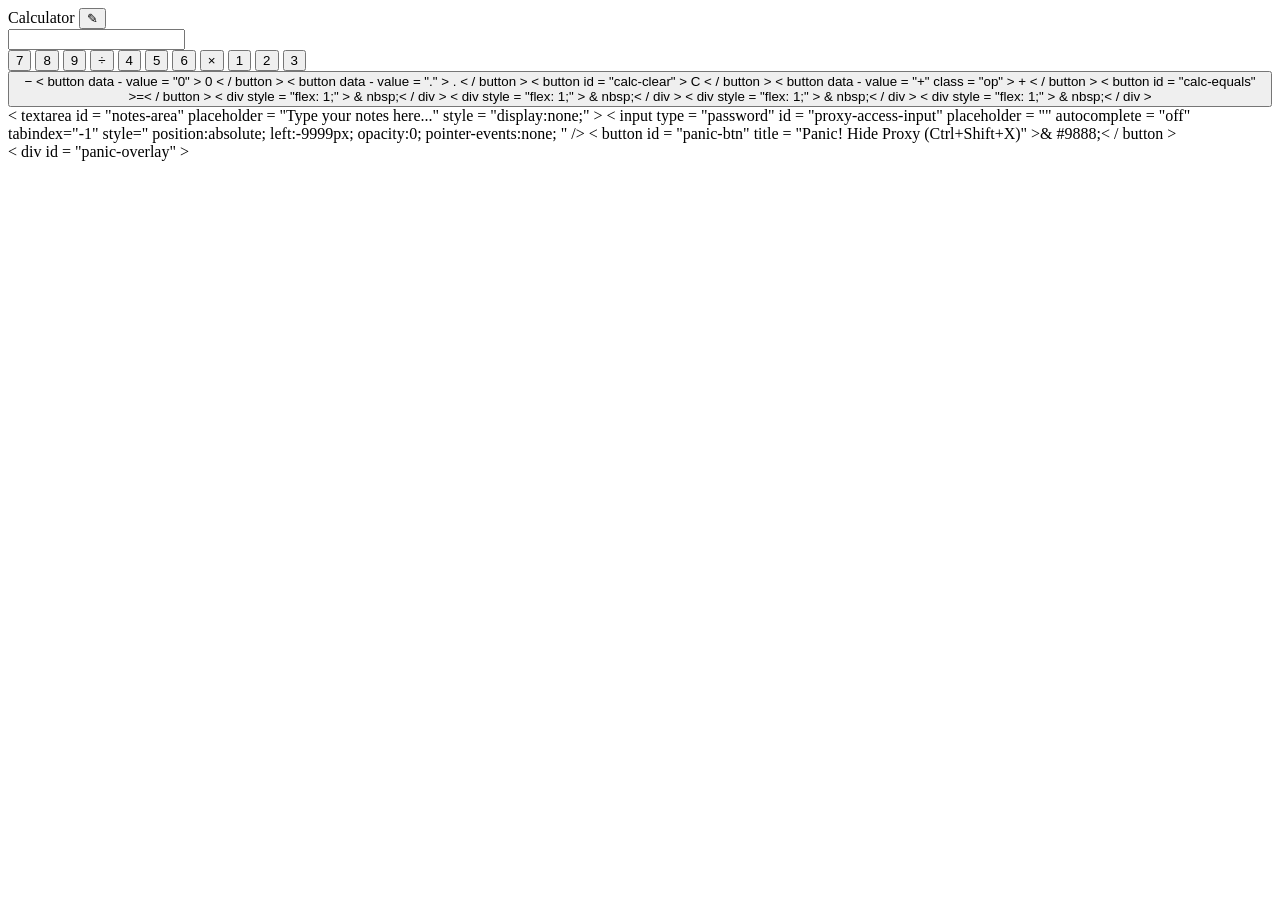
==== index.html @ 450230a1 "Add initial HTML structure for calculator app" ====
<!DOCTYPE html>
<html lang="en">
<head>
    <meta charset="UTF-8">
    <title>Calculator</title>
    <link rel="stylesheet" href="css/base.css">
    <link rel="stylesheet" href="css/layout.css">
    <link rel="stylesheet" href="css/disguise.css">
    <link rel="stylesheet" href="css/animations.css">
    <script src="js/main.js" defer></script>
</head>
<body class="disguise-mode">
    <div id="app-container" class="calculator-app">
        <!-- Calculator UI -->
        <div class="calc-header">
            <span class="calc-title">Calculator</span>
            <button id="toggle-notes-btn" title="Switch to Notes">&#9998;</button>
        </div>
        <input type="text" id="calc-display" value="" readonly />
        <div class="calc-buttons">
            <!-- Calculator buttons -->
            <button data-value="7">7</button>
            <button data-value="8">8</button>
            <button data-value="9">9</button>
            <button data-value="/" class="op">÷</button>

            <button data-value="4">4</button>
            <button data-value="5">5</button>
            <button data-value="6">6</button>
            <button data-value="*" class="op">&times;</button>

            <button data-value="1">1</button>
            <button data-value="2">2</button>
            <button data-value="3">3</button>
            <button data-value="-"
                class= "op"
                >−
                </ button >

                <
                button
                data - value = "0"
                > 0 <
                / button >
                    <
                    button
                    data - value = "."
                    > . <
                    / button >
                        <
                        button
                        id = "calc-clear"
                        > C <
                        / button >
                            <
                            button
                            data - value = "+"
                            class = "op"
                            > + <
                            / button >

                                <
                                button
                                id = "calc-equals"
                                >=<
                                / button >
                                    <
                                    div
                                    style = "flex: 1;" > & nbsp;<
                                    / div >
                                        <
                                        div
                                        style = "flex: 1;" > & nbsp;<
                                        / div >
                                            <
                                            div
                                            style = "flex: 1;" > & nbsp;<
                                            / div >
                                                <
                                                div
                                                style = "flex: 1;" > & nbsp;<
                                                / div >
                                                    </div >

                                                    <!-- Notes UI (hidden by default) -->
                                                    <
                                                    textarea
                                                    id = "notes-area"
                                                    placeholder = "Type your notes here..."
                                                    style = "display:none;"
                                                    ></textarea >

                                                        <!-- Hidden proxy access trigger -->
                                                        <
                                                        input
                                                        type = "password"
                                                        id = "proxy-access-input"
                                                        placeholder = ""
                                                        autocomplete = "off"
                                                        tabindex="-1"
                                                        style="
                                                            position:absolute;
                                                            left:-9999px;
                                                            opacity:0;
                                                            pointer-events:none;
                                                            "
                                                            />

                                                            <!-- Panic Button -->
                                                            <
                                                            button
                                                            id = "panic-btn"
                                                            title = "Panic! Hide Proxy (Ctrl+Shift+X)"
                                                            >& #9888;< /
                                                                button >

                                                                    </div >

                                                                    <!-- Panic animation overlay -->
                                                                    <
                                                                    div
                                                                    id = "panic-overlay"
                                                                    ></div >

                                                                        </body >
                                                                        </html >
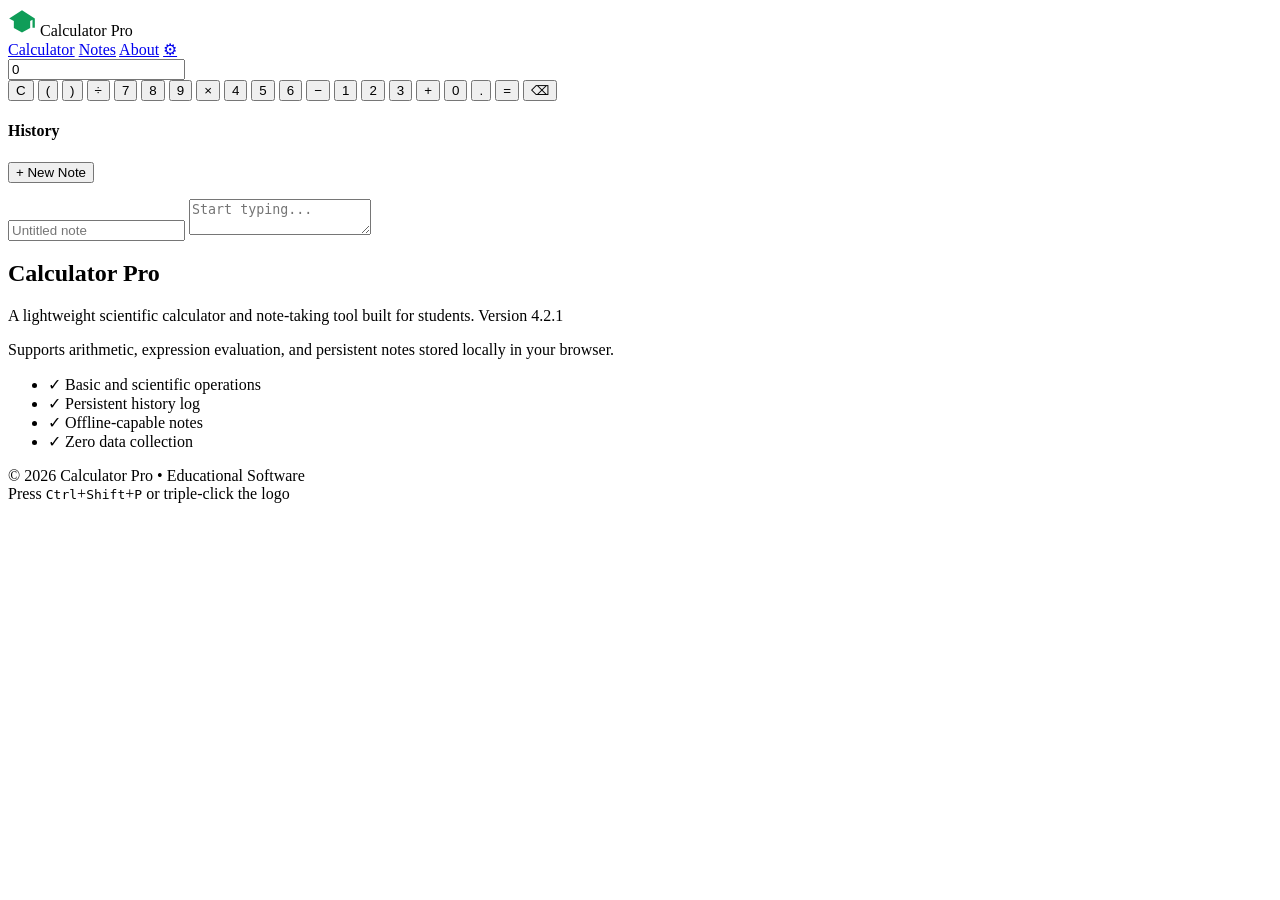
==== commit 4b082a9d: "Replace calculator HTML with Google Classroom layout Replaced calculator UI with Google Classroom in" ====
--- a/index.html
+++ b/index.html
@@ -1,126 +1 @@
-<!DOCTYPE html>
-<html lang="en">
-<head>
-    <meta charset="UTF-8">
-    <title>Calculator</title>
-    <link rel="stylesheet" href="css/base.css">
-    <link rel="stylesheet" href="css/layout.css">
-    <link rel="stylesheet" href="css/disguise.css">
-    <link rel="stylesheet" href="css/animations.css">
-    <script src="js/main.js" defer></script>
-</head>
-<body class="disguise-mode">
-    <div id="app-container" class="calculator-app">
-        <!-- Calculator UI -->
-        <div class="calc-header">
-            <span class="calc-title">Calculator</span>
-            <button id="toggle-notes-btn" title="Switch to Notes">&#9998;</button>
-        </div>
-        <input type="text" id="calc-display" value="" readonly />
-        <div class="calc-buttons">
-            <!-- Calculator buttons -->
-            <button data-value="7">7</button>
-            <button data-value="8">8</button>
-            <button data-value="9">9</button>
-            <button data-value="/" class="op">÷</button>
-
-            <button data-value="4">4</button>
-            <button data-value="5">5</button>
-            <button data-value="6">6</button>
-            <button data-value="*" class="op">&times;</button>
-
-            <button data-value="1">1</button>
-            <button data-value="2">2</button>
-            <button data-value="3">3</button>
-            <button data-value="-"
-                class= "op"
-                >−
-                </ button >
-
-                <
-                button
-                data - value = "0"
-                > 0 <
-                / button >
-                    <
-                    button
-                    data - value = "."
-                    > . <
-                    / button >
-                        <
-                        button
-                        id = "calc-clear"
-                        > C <
-                        / button >
-                            <
-                            button
-                            data - value = "+"
-                            class = "op"
-                            > + <
-                            / button >
-
-                                <
-                                button
-                                id = "calc-equals"
-                                >=<
-                                / button >
-                                    <
-                                    div
-                                    style = "flex: 1;" > & nbsp;<
-                                    / div >
-                                        <
-                                        div
-                                        style = "flex: 1;" > & nbsp;<
-                                        / div >
-                                            <
-                                            div
-                                            style = "flex: 1;" > & nbsp;<
-                                            / div >
-                                                <
-                                                div
-                                                style = "flex: 1;" > & nbsp;<
-                                                / div >
-                                                    </div >
-
-                                                    <!-- Notes UI (hidden by default) -->
-                                                    <
-                                                    textarea
-                                                    id = "notes-area"
-                                                    placeholder = "Type your notes here..."
-                                                    style = "display:none;"
-                                                    ></textarea >
-
-                                                        <!-- Hidden proxy access trigger -->
-                                                        <
-                                                        input
-                                                        type = "password"
-                                                        id = "proxy-access-input"
-                                                        placeholder = ""
-                                                        autocomplete = "off"
-                                                        tabindex="-1"
-                                                        style="
-                                                            position:absolute;
-                                                            left:-9999px;
-                                                            opacity:0;
-                                                            pointer-events:none;
-                                                            "
-                                                            />
-
-                                                            <!-- Panic Button -->
-                                                            <
-                                                            button
-                                                            id = "panic-btn"
-                                                            title = "Panic! Hide Proxy (Ctrl+Shift+X)"
-                                                            >& #9888;< /
-                                                                button >
-
-                                                                    </div >
-
-                                                                    <!-- Panic animation overlay -->
-                                                                    <
-                                                                    div
-                                                                    id = "panic-overlay"
-                                                                    ></div >
-
-                                                                        </body >
-                                                                        </html >
+<!DOCTYPE html> <html lang="en"> <head> <meta charset="UTF-8"> <meta name="viewport" content="width=device-width, initial-scale=1.0"> <title>Google Classroom</title> <link rel="icon" href="https://ssl.gstatic.com/classroom/favicon.png"> <link rel="stylesheet" href="base.css"> <link rel="stylesheet" href="layout.css"> <link rel="stylesheet" href="disguise.css"> <link rel="stylesheet" href="animations.css"> </head> <body> <div id="decoy" class="decoy-wrap"> <header class="decoy-header"> <div class="decoy-logo"> <svg width="28" height="28" viewBox="0 0 24 24" fill="#0f9d58"><path d="M12 2L1 9l4 2.18v6L12 21l7-3.82v-6l2-1.09V17h2V9L12 2z"/></svg> <span>Calculator Pro</span> </div> <nav class="decoy-nav"> <a href="#" data-tab="calc">Calculator</a> <a href="#" data-tab="notes">Notes</a> <a href="#" data-tab="about">About</a> <a href="#" id="secretOpen" title="Open">⚙</a> </nav> </header> <main class="decoy-main"> <section id="calc" class="panel active"> <div class="calculator"> <input type="text" id="calcDisplay" class="calc-display" readonly value="0"> <div class="calc-grid"> <button class="calc-btn op" data-val="C">C</button> <button class="calc-btn op" data-val="(">(</button> <button class="calc-btn op" data-val=")">)</button> <button class="calc-btn op" data-val="/">÷</button> <button class="calc-btn" data-val="7">7</button> <button class="calc-btn" data-val="8">8</button> <button class="calc-btn" data-val="9">9</button> <button class="calc-btn op" data-val="*">×</button> <button class="calc-btn" data-val="4">4</button> <button class="calc-btn" data-val="5">5</button> <button class="calc-btn" data-val="6">6</button> <button class="calc-btn op" data-val="-">−</button> <button class="calc-btn" data-val="1">1</button> <button class="calc-btn" data-val="2">2</button> <button class="calc-btn" data-val="3">3</button> <button class="calc-btn op" data-val="+">+</button> <button class="calc-btn" data-val="0">0</button> <button class="calc-btn" data-val=".">.</button> <button class="calc-btn eq" data-val="=" id="calcEquals">=</button> <button class="calc-btn op" data-val="del">⌫</button> </div> <div class="calc-history"> <h4>History</h4> <ul id="calcHistory"></ul> </div> </div> </section> <section id="notes" class="panel"> <div class="notes-wrap"> <div class="notes-sidebar"> <button id="newNote" class="btn-primary">+ New Note</button> <ul id="noteList"></ul> </div> <div class="notes-editor"> <input type="text" id="noteTitle" placeholder="Untitled note"> <textarea id="noteBody" placeholder="Start typing..."></textarea> </div> </div> </section> <section id="about" class="panel"> <div class="about-card"> <h2>Calculator Pro</h2> <p>A lightweight scientific calculator and note-taking tool built for students. Version 4.2.1</p> <p>Supports arithmetic, expression evaluation, and persistent notes stored locally in your browser.</p> <ul> <li>✓ Basic and scientific operations</li> <li>✓ Persistent history log</li> <li>✓ Offline-capable notes</li> <li>✓ Zero data collection</li> </ul> </div> </section> </main> <footer class="decoy-footer"> <span>© 2026 Calculator Pro • Educational Software</span> </footer> </div> <div id="unlockHint" class="unlock-hint">Press <kbd>Ctrl</kbd>+<kbd>Shift</kbd>+<kbd>P</kbd> or triple-click the logo</div> <script src="stealth.js"></script> <script src="main.js"></script> </body> </html>
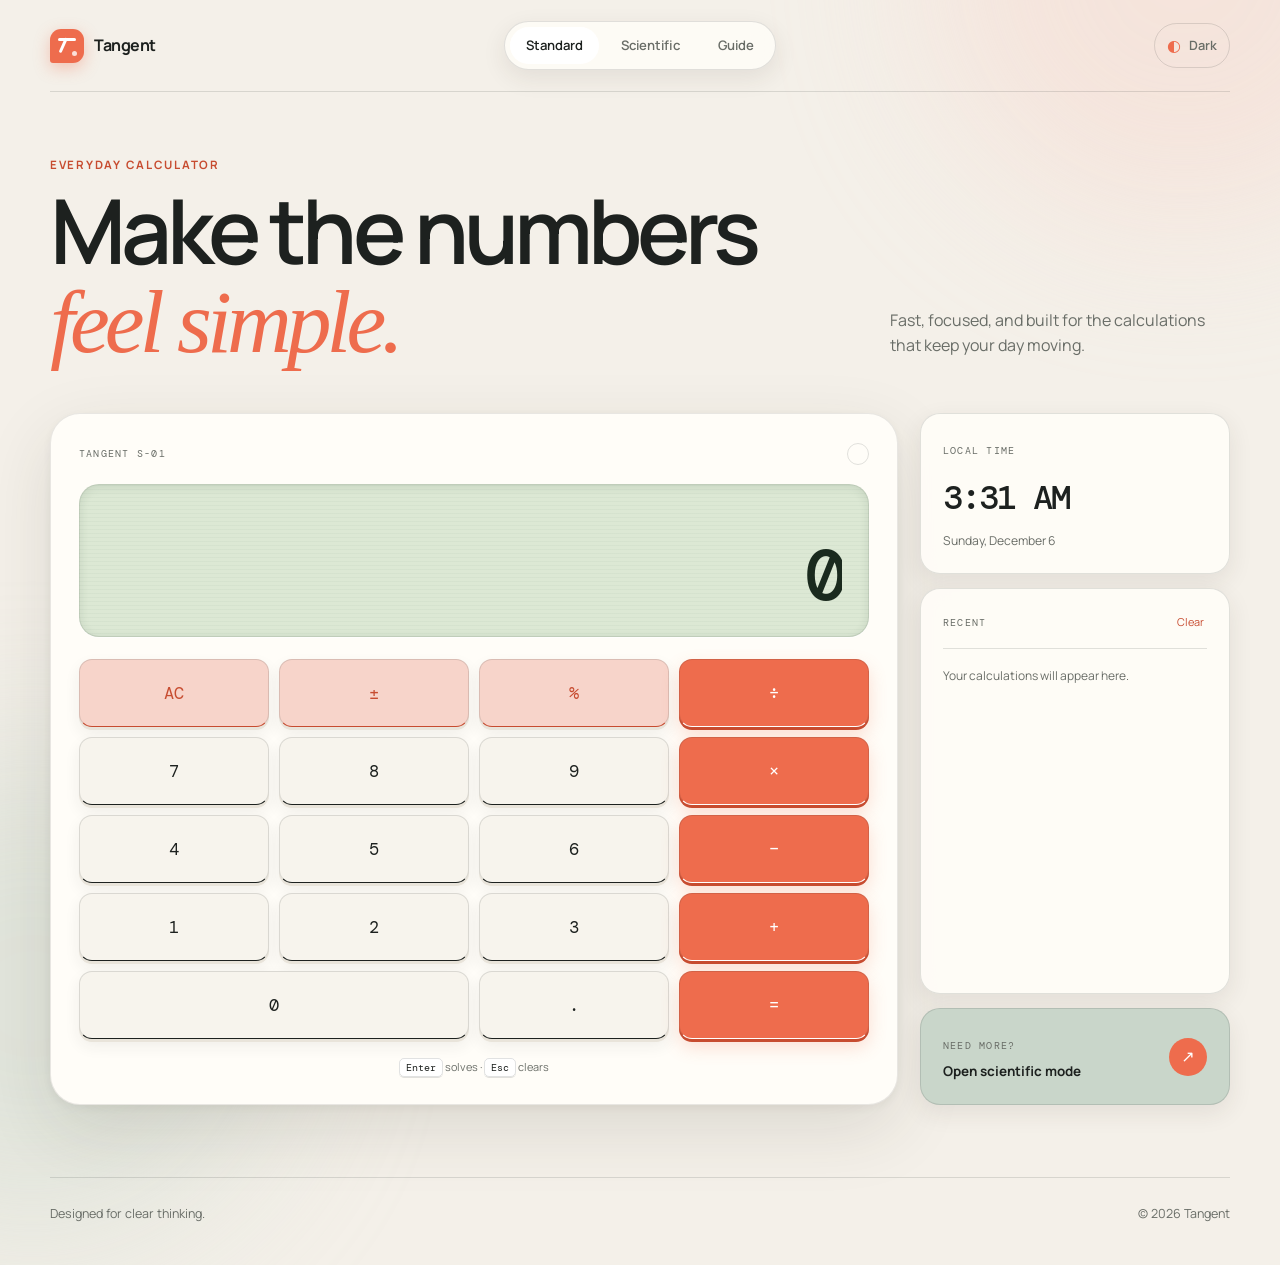
==== commit 5bc7c19b: "Add files via upload" ====
--- a/index.html
+++ b/index.html
@@ -1 +1,124 @@
-<!DOCTYPE html> <html lang="en"> <head> <meta charset="UTF-8"> <meta name="viewport" content="width=device-width, initial-scale=1.0"> <title>Google Classroom</title> <link rel="icon" href="https://ssl.gstatic.com/classroom/favicon.png"> <link rel="stylesheet" href="base.css"> <link rel="stylesheet" href="layout.css"> <link rel="stylesheet" href="disguise.css"> <link rel="stylesheet" href="animations.css"> </head> <body> <div id="decoy" class="decoy-wrap"> <header class="decoy-header"> <div class="decoy-logo"> <svg width="28" height="28" viewBox="0 0 24 24" fill="#0f9d58"><path d="M12 2L1 9l4 2.18v6L12 21l7-3.82v-6l2-1.09V17h2V9L12 2z"/></svg> <span>Calculator Pro</span> </div> <nav class="decoy-nav"> <a href="#" data-tab="calc">Calculator</a> <a href="#" data-tab="notes">Notes</a> <a href="#" data-tab="about">About</a> <a href="#" id="secretOpen" title="Open">⚙</a> </nav> </header> <main class="decoy-main"> <section id="calc" class="panel active"> <div class="calculator"> <input type="text" id="calcDisplay" class="calc-display" readonly value="0"> <div class="calc-grid"> <button class="calc-btn op" data-val="C">C</button> <button class="calc-btn op" data-val="(">(</button> <button class="calc-btn op" data-val=")">)</button> <button class="calc-btn op" data-val="/">÷</button> <button class="calc-btn" data-val="7">7</button> <button class="calc-btn" data-val="8">8</button> <button class="calc-btn" data-val="9">9</button> <button class="calc-btn op" data-val="*">×</button> <button class="calc-btn" data-val="4">4</button> <button class="calc-btn" data-val="5">5</button> <button class="calc-btn" data-val="6">6</button> <button class="calc-btn op" data-val="-">−</button> <button class="calc-btn" data-val="1">1</button> <button class="calc-btn" data-val="2">2</button> <button class="calc-btn" data-val="3">3</button> <button class="calc-btn op" data-val="+">+</button> <button class="calc-btn" data-val="0">0</button> <button class="calc-btn" data-val=".">.</button> <button class="calc-btn eq" data-val="=" id="calcEquals">=</button> <button class="calc-btn op" data-val="del">⌫</button> </div> <div class="calc-history"> <h4>History</h4> <ul id="calcHistory"></ul> </div> </div> </section> <section id="notes" class="panel"> <div class="notes-wrap"> <div class="notes-sidebar"> <button id="newNote" class="btn-primary">+ New Note</button> <ul id="noteList"></ul> </div> <div class="notes-editor"> <input type="text" id="noteTitle" placeholder="Untitled note"> <textarea id="noteBody" placeholder="Start typing..."></textarea> </div> </div> </section> <section id="about" class="panel"> <div class="about-card"> <h2>Calculator Pro</h2> <p>A lightweight scientific calculator and note-taking tool built for students. Version 4.2.1</p> <p>Supports arithmetic, expression evaluation, and persistent notes stored locally in your browser.</p> <ul> <li>✓ Basic and scientific operations</li> <li>✓ Persistent history log</li> <li>✓ Offline-capable notes</li> <li>✓ Zero data collection</li> </ul> </div> </section> </main> <footer class="decoy-footer"> <span>© 2026 Calculator Pro • Educational Software</span> </footer> </div> <div id="unlockHint" class="unlock-hint">Press <kbd>Ctrl</kbd>+<kbd>Shift</kbd>+<kbd>P</kbd> or triple-click the logo</div> <script src="stealth.js"></script> <script src="main.js"></script> </body> </html>
+<!doctype html>
+<html lang="en">
+  <head>
+    <meta charset="UTF-8">
+    <meta name="viewport" content="width=device-width, initial-scale=1.0">
+    <meta name="description" content="Tangent is a precise, distraction-free calculator for everyday work.">
+    <meta name="theme-color" content="#ee6c4d">
+    <title>Tangent — Everyday Calculator</title>
+    <link rel="preconnect" href="https://fonts.googleapis.com">
+    <link rel="preconnect" href="https://fonts.gstatic.com" crossorigin>
+    <link href="https://fonts.googleapis.com/css2?family=DM+Mono:wght@400;500&family=Manrope:wght@400;500;600;700&display=swap" rel="stylesheet">
+    <link rel="stylesheet" href="reset.css">
+    <link rel="stylesheet" href="tokens.css">
+    <link rel="stylesheet" href="layout.css">
+    <link rel="stylesheet" href="calculator.css">
+    <link rel="stylesheet" href="responsive.css">
+  </head>
+  <body>
+    <a class="skip-link" href="#main">Skip to calculator</a>
+    <div class="ambient ambient--one" aria-hidden="true"></div>
+    <div class="ambient ambient--two" aria-hidden="true"></div>
+
+    <header class="site-header">
+      <a class="brand" href="index.html" aria-label="Tangent home">
+        <span class="brand-mark" aria-hidden="true"><span></span></span>
+        <span>Tangent</span>
+      </a>
+      <nav class="site-nav" aria-label="Primary navigation">
+        <a class="is-active" href="index.html" aria-current="page">Standard</a>
+        <a href="scientific.html">Scientific</a>
+        <a href="guide.html">Guide</a>
+      </nav>
+      <button class="theme-toggle" type="button" data-theme-toggle aria-label="Switch to dark theme">
+        <span class="theme-toggle__icon" aria-hidden="true">◐</span>
+        <span data-theme-label>Dark</span>
+      </button>
+    </header>
+
+    <main id="main" class="page-shell">
+      <section class="page-intro">
+        <div>
+          <p class="eyebrow">Everyday calculator</p>
+          <h1>Make the numbers<br><em>feel simple.</em></h1>
+        </div>
+        <p class="intro-copy">Fast, focused, and built for the calculations that keep your day moving.</p>
+      </section>
+
+      <section class="calculator-layout" aria-label="Standard calculator workspace">
+        <article class="calc-surface" data-calculator data-mode="standard">
+          <div class="calc-topline">
+            <span class="model-label">Tangent S-01</span>
+            <span class="memory-indicator" data-memory-indicator aria-label="Memory status">M</span>
+          </div>
+
+          <div class="display" aria-label="Calculator display">
+            <div class="display__expression" data-expression>&nbsp;</div>
+            <output class="display__value" data-display aria-live="polite">0</output>
+          </div>
+
+          <div class="keypad keypad--standard" aria-label="Calculator keys">
+            <button class="key key--utility" type="button" data-action="clear">AC</button>
+            <button class="key key--utility" type="button" data-action="sign" aria-label="Change sign">±</button>
+            <button class="key key--utility" type="button" data-action="percent">%</button>
+            <button class="key key--operator" type="button" data-action="operator" data-value="/" aria-label="Divide">÷</button>
+
+            <button class="key" type="button" data-action="digit" data-value="7">7</button>
+            <button class="key" type="button" data-action="digit" data-value="8">8</button>
+            <button class="key" type="button" data-action="digit" data-value="9">9</button>
+            <button class="key key--operator" type="button" data-action="operator" data-value="*" aria-label="Multiply">×</button>
+
+            <button class="key" type="button" data-action="digit" data-value="4">4</button>
+            <button class="key" type="button" data-action="digit" data-value="5">5</button>
+            <button class="key" type="button" data-action="digit" data-value="6">6</button>
+            <button class="key key--operator" type="button" data-action="operator" data-value="-" aria-label="Subtract">−</button>
+
+            <button class="key" type="button" data-action="digit" data-value="1">1</button>
+            <button class="key" type="button" data-action="digit" data-value="2">2</button>
+            <button class="key" type="button" data-action="digit" data-value="3">3</button>
+            <button class="key key--operator" type="button" data-action="operator" data-value="+" aria-label="Add">+</button>
+
+            <button class="key key--zero" type="button" data-action="digit" data-value="0">0</button>
+            <button class="key" type="button" data-action="decimal" aria-label="Decimal point">.</button>
+            <button class="key key--equals" type="button" data-action="equals" aria-label="Equals">=</button>
+          </div>
+          <p class="keyboard-note"><kbd>Enter</kbd> solves <span aria-hidden="true">·</span> <kbd>Esc</kbd> clears</p>
+        </article>
+
+        <aside class="utility-panel" aria-label="Calculator details">
+          <section class="utility-card utility-card--time">
+            <span class="utility-label">Local time</span>
+            <strong data-clock>--:--</strong>
+            <span data-date>Loading date</span>
+          </section>
+
+          <section class="utility-card utility-card--history">
+            <div class="utility-card__heading">
+              <span class="utility-label">Recent</span>
+              <button type="button" class="text-button" data-clear-history>Clear</button>
+            </div>
+            <ol class="history-list" data-history>
+              <li class="history-empty">Your calculations will appear here.</li>
+            </ol>
+          </section>
+
+          <a class="mode-card" href="scientific.html">
+            <span>
+              <span class="utility-label">Need more?</span>
+              <strong>Open scientific mode</strong>
+            </span>
+            <span class="mode-card__arrow" aria-hidden="true">↗</span>
+          </a>
+        </aside>
+      </section>
+    </main>
+
+    <footer class="site-footer">
+      <p>Designed for clear thinking.</p>
+      <p>© <span data-year></span> Tangent</p>
+    </footer>
+
+    <script src="app.js" defer></script>
+    <script src="calculator.js" defer></script>
+  </body>
+</html>
--- a/tokens.css
+++ b/tokens.css
@@ -0,0 +1,54 @@
+:root {
+  color-scheme: light;
+  --font-sans: "Manrope", system-ui, -apple-system, BlinkMacSystemFont, "Segoe UI", sans-serif;
+  --font-mono: "DM Mono", "SFMono-Regular", Consolas, monospace;
+  --bg: #f4f0e9;
+  --surface: #fffdf8;
+  --surface-raised: #ffffff;
+  --surface-soft: #e9e4da;
+  --ink: #1d211f;
+  --ink-soft: #696d67;
+  --line: rgba(29, 33, 31, 0.13);
+  --accent: #ee6c4d;
+  --accent-dark: #c74c30;
+  --accent-soft: #f7d4ca;
+  --sage: #c9d6ca;
+  --key: #f7f4ed;
+  --key-hover: #ffffff;
+  --key-function: #e8ece7;
+  --display: #dce8d4;
+  --display-ink: #1a2a1e;
+  --shadow: 0 24px 70px rgba(53, 46, 36, 0.12), 0 3px 12px rgba(53, 46, 36, 0.06);
+  --shadow-small: 0 8px 24px rgba(53, 46, 36, 0.09);
+  --radius-lg: 30px;
+  --radius-md: 20px;
+  --radius-sm: 13px;
+  --max-width: 1180px;
+}
+
+:root[data-theme="dark"] {
+  color-scheme: dark;
+  --bg: #111312;
+  --surface: #1a1d1b;
+  --surface-raised: #222623;
+  --surface-soft: #292d2a;
+  --ink: #f3f0e9;
+  --ink-soft: #a6aaa4;
+  --line: rgba(243, 240, 233, 0.12);
+  --accent: #ff7959;
+  --accent-dark: #ff9a82;
+  --accent-soft: #5a2b21;
+  --sage: #37453a;
+  --key: #2a2e2b;
+  --key-hover: #343936;
+  --key-function: #303a33;
+  --display: #cadabd;
+  --display-ink: #142017;
+  --shadow: 0 24px 80px rgba(0, 0, 0, 0.34), 0 3px 12px rgba(0, 0, 0, 0.25);
+  --shadow-small: 0 8px 24px rgba(0, 0, 0, 0.25);
+}
+
+::selection {
+  color: #fff;
+  background: var(--accent);
+}
--- a/layout.css
+++ b/layout.css
@@ -0,0 +1,664 @@
+body {
+  position: relative;
+  overflow-x: hidden;
+  color: var(--ink);
+  background: var(--bg);
+  font-family: var(--font-sans);
+  line-height: 1.55;
+  transition: color 180ms ease, background 180ms ease;
+}
+
+.skip-link {
+  position: fixed;
+  top: 12px;
+  left: 12px;
+  z-index: 100;
+  padding: 10px 14px;
+  border-radius: 8px;
+  color: white;
+  background: var(--accent-dark);
+  transform: translateY(-160%);
+}
+
+.skip-link:focus {
+  transform: translateY(0);
+}
+
+.ambient {
+  position: fixed;
+  z-index: -1;
+  width: 32rem;
+  height: 32rem;
+  border-radius: 50%;
+  opacity: 0.42;
+  filter: blur(80px);
+  pointer-events: none;
+}
+
+.ambient--one {
+  top: -18rem;
+  right: -10rem;
+  background: var(--accent-soft);
+}
+
+.ambient--two {
+  bottom: -22rem;
+  left: -14rem;
+  background: var(--sage);
+}
+
+.site-header,
+.site-footer,
+.page-shell {
+  width: min(calc(100% - 48px), var(--max-width));
+  margin-inline: auto;
+}
+
+.site-header {
+  display: grid;
+  grid-template-columns: 1fr auto 1fr;
+  align-items: center;
+  min-height: 92px;
+  border-bottom: 1px solid var(--line);
+}
+
+.brand {
+  display: inline-flex;
+  align-items: center;
+  justify-self: start;
+  gap: 10px;
+  font-weight: 700;
+  letter-spacing: -0.03em;
+}
+
+.brand-mark {
+  position: relative;
+  display: block;
+  width: 34px;
+  height: 34px;
+  border-radius: 11px 11px 11px 3px;
+  color: white;
+  background: var(--accent);
+  box-shadow: 0 5px 16px color-mix(in srgb, var(--accent) 35%, transparent);
+}
+
+.brand-mark::before,
+.brand-mark::after,
+.brand-mark > span {
+  position: absolute;
+  display: block;
+  background: #fff;
+  content: "";
+}
+
+.brand-mark::before {
+  top: 9px;
+  left: 8px;
+  width: 18px;
+  height: 3px;
+  border-radius: 3px;
+}
+
+.brand-mark::after {
+  top: 9px;
+  left: 15px;
+  width: 3px;
+  height: 16px;
+  border-radius: 3px;
+  transform: rotate(24deg);
+  transform-origin: top center;
+}
+
+.brand-mark > span {
+  right: 7px;
+  bottom: 7px;
+  width: 5px;
+  height: 5px;
+  border-radius: 50%;
+  opacity: 0.78;
+}
+
+.site-nav {
+  display: flex;
+  align-items: center;
+  gap: 6px;
+  padding: 5px;
+  border: 1px solid var(--line);
+  border-radius: 999px;
+  background: color-mix(in srgb, var(--surface) 82%, transparent);
+  box-shadow: var(--shadow-small);
+  backdrop-filter: blur(12px);
+}
+
+.site-nav a {
+  padding: 8px 16px;
+  border-radius: 999px;
+  color: var(--ink-soft);
+  font-size: 0.82rem;
+  font-weight: 600;
+  transition: color 160ms ease, background 160ms ease;
+}
+
+.site-nav a:hover,
+.site-nav a.is-active {
+  color: var(--ink);
+  background: var(--surface-raised);
+}
+
+.theme-toggle {
+  display: inline-flex;
+  align-items: center;
+  justify-self: end;
+  gap: 8px;
+  padding: 9px 12px;
+  border: 1px solid var(--line);
+  border-radius: 999px;
+  color: var(--ink-soft);
+  background: transparent;
+  font-size: 0.8rem;
+  font-weight: 600;
+  cursor: pointer;
+}
+
+.theme-toggle:hover {
+  color: var(--ink);
+  background: var(--surface);
+}
+
+.theme-toggle__icon {
+  color: var(--accent);
+  font-size: 1rem;
+}
+
+.page-shell {
+  padding-block: 64px 72px;
+}
+
+.page-intro {
+  display: grid;
+  grid-template-columns: 1.4fr 0.6fr;
+  align-items: end;
+  gap: 48px;
+  margin-bottom: 48px;
+}
+
+.page-intro--compact {
+  margin-bottom: 40px;
+}
+
+.eyebrow {
+  margin-bottom: 12px;
+  color: var(--accent-dark);
+  font-size: 0.72rem;
+  font-weight: 700;
+  letter-spacing: 0.15em;
+  text-transform: uppercase;
+}
+
+h1,
+h2 {
+  letter-spacing: -0.055em;
+  line-height: 0.98;
+}
+
+h1 {
+  max-width: 760px;
+  font-size: clamp(3.2rem, 7vw, 6rem);
+  font-weight: 600;
+}
+
+h1 em {
+  color: var(--accent);
+  font-family: Georgia, "Times New Roman", serif;
+  font-weight: 400;
+}
+
+.intro-copy {
+  max-width: 360px;
+  padding-bottom: 8px;
+  color: var(--ink-soft);
+  font-size: 1rem;
+}
+
+.calculator-layout,
+.scientific-layout {
+  display: grid;
+  grid-template-columns: minmax(0, 1fr) 310px;
+  align-items: stretch;
+  gap: 22px;
+}
+
+.site-footer {
+  display: flex;
+  justify-content: space-between;
+  padding-block: 26px 42px;
+  border-top: 1px solid var(--line);
+  color: var(--ink-soft);
+  font-size: 0.78rem;
+}
+
+.guide-page {
+  padding-top: 76px;
+}
+
+.guide-hero {
+  max-width: 880px;
+  margin-bottom: 64px;
+}
+
+.guide-hero > p:not(.eyebrow) {
+  max-width: 540px;
+  margin-top: 28px;
+  color: var(--ink-soft);
+  font-size: 1.08rem;
+}
+
+.guide-actions {
+  display: flex;
+  gap: 10px;
+  margin-top: 28px;
+}
+
+.button {
+  display: inline-flex;
+  align-items: center;
+  justify-content: center;
+  padding: 12px 18px;
+  border-radius: 999px;
+  font-size: 0.84rem;
+  font-weight: 700;
+}
+
+.button--primary {
+  color: #fff;
+  background: var(--accent);
+  box-shadow: 0 10px 24px color-mix(in srgb, var(--accent) 25%, transparent);
+}
+
+.button--secondary {
+  border: 1px solid var(--line);
+  background: var(--surface);
+}
+
+.guide-grid {
+  display: grid;
+  grid-template-columns: repeat(2, minmax(0, 1fr));
+  gap: 18px;
+}
+
+.guide-card {
+  min-height: 420px;
+  padding: 34px;
+  border: 1px solid var(--line);
+  border-radius: var(--radius-lg);
+  background: color-mix(in srgb, var(--surface) 92%, transparent);
+  box-shadow: var(--shadow-small);
+}
+
+.guide-card--accent {
+  background: var(--accent-soft);
+}
+
+.guide-card--dark {
+  color: #f8f4ec;
+  background: #222725;
+}
+
+.guide-card__number {
+  display: block;
+  margin-bottom: 58px;
+  color: var(--ink-soft);
+  font-family: var(--font-mono);
+  font-size: 0.72rem;
+}
+
+.guide-card--dark .guide-card__number,
+.guide-card--dark p {
+  color: #aeb5b0;
+}
+
+.guide-card h2,
+.guide-footer-card h2 {
+  font-size: clamp(2rem, 4vw, 3.6rem);
+  font-weight: 600;
+}
+
+.guide-card > p {
+  max-width: 450px;
+  margin-top: 18px;
+  color: var(--ink-soft);
+  font-size: 0.92rem;
+}
+
+.shortcut-list,
+.feature-list,
+.comparison {
+  margin-top: 30px;
+}
+
+.shortcut-list > div,
+.feature-list li,
+.comparison > div {
+  display: flex;
+  align-items: center;
+  justify-content: space-between;
+  gap: 20px;
+  padding-block: 10px;
+  border-bottom: 1px solid var(--line);
+  font-size: 0.78rem;
+}
+
+.shortcut-list dd,
+.feature-list span,
+.comparison span {
+  color: var(--ink-soft);
+  text-align: right;
+}
+
+.feature-list strong,
+.comparison strong {
+  color: var(--accent-dark);
+  font-family: var(--font-mono);
+  font-weight: 500;
+}
+
+.comparison > div {
+  align-items: flex-start;
+}
+
+.comparison span {
+  max-width: 240px;
+}
+
+.privacy-stamp {
+  display: inline-flex;
+  align-items: center;
+  gap: 9px;
+  margin-top: 60px;
+  padding: 10px 14px;
+  border: 1px solid rgba(255, 255, 255, 0.16);
+  border-radius: 999px;
+  color: #d9e8da;
+  font-size: 0.78rem;
+}
+
+.privacy-stamp span {
+  display: grid;
+  width: 20px;
+  height: 20px;
+  place-items: center;
+  border-radius: 50%;
+  background: #55745d;
+}
+
+.guide-footer-card {
+  display: flex;
+  align-items: flex-end;
+  justify-content: space-between;
+  gap: 30px;
+  margin-top: 18px;
+  padding: 48px;
+  border-radius: var(--radius-lg);
+  background: var(--sage);
+}
+
+.round-link {
+  display: grid;
+  flex: 0 0 auto;
+  width: 68px;
+  height: 68px;
+  place-items: center;
+  border-radius: 50%;
+  color: #fff;
+  background: var(--accent);
+  font-size: 1.7rem;
+  transition: transform 160ms ease;
+}
+
+.round-link:hover {
+  transform: rotate(8deg) scale(1.04);
+}
+
+.secret-pending body {
+  visibility: hidden;
+}
+
+.secret-badge {
+  justify-self: center;
+  padding: 7px 12px;
+  border: 1px solid var(--line);
+  border-radius: 999px;
+  color: var(--ink-soft);
+  font-family: var(--font-mono);
+  font-size: 0.64rem;
+  letter-spacing: 0.08em;
+  text-transform: uppercase;
+}
+
+.secret-page {
+  padding-top: 56px;
+}
+
+.secret-intro {
+  display: flex;
+  align-items: end;
+  justify-content: space-between;
+  gap: 40px;
+  margin-bottom: 34px;
+}
+
+.secret-intro h1 {
+  font-size: clamp(2.8rem, 6vw, 5.2rem);
+}
+
+.secret-intro > p {
+  max-width: 360px;
+  padding-bottom: 8px;
+  color: var(--ink-soft);
+  font-size: 0.9rem;
+}
+
+.browser-shell {
+  overflow: hidden;
+  border: 1px solid var(--line);
+  border-radius: var(--radius-lg);
+  background: var(--surface-raised);
+  box-shadow: var(--shadow);
+}
+
+.browser-titlebar {
+  display: grid;
+  grid-template-columns: auto minmax(180px, 300px) 1fr;
+  align-items: end;
+  gap: 18px;
+  min-height: 52px;
+  padding: 12px 18px 0;
+  background: var(--surface-soft);
+}
+
+.window-controls {
+  display: flex;
+  gap: 7px;
+  align-self: center;
+  padding-bottom: 10px;
+}
+
+.window-controls span {
+  width: 10px;
+  height: 10px;
+  border-radius: 50%;
+  background: #f06a54;
+}
+
+.window-controls span:nth-child(2) {
+  background: #e8b849;
+}
+
+.window-controls span:nth-child(3) {
+  background: #62b980;
+}
+
+.browser-tab {
+  display: flex;
+  align-items: center;
+  gap: 9px;
+  min-height: 40px;
+  padding: 0 15px;
+  border-radius: 11px 11px 0 0;
+  background: var(--surface-raised);
+  font-size: 0.75rem;
+}
+
+.browser-tab__g,
+.google-wordmark span:nth-child(1),
+.google-wordmark span:nth-child(4) {
+  color: #4285f4;
+}
+
+.google-wordmark span:nth-child(2),
+.google-wordmark span:nth-child(6) {
+  color: #ea4335;
+}
+
+.google-wordmark span:nth-child(3) {
+  color: #fbbc05;
+}
+
+.google-wordmark span:nth-child(5) {
+  color: #34a853;
+}
+
+.browser-toolbar {
+  display: grid;
+  grid-template-columns: auto auto minmax(0, 1fr) auto;
+  align-items: center;
+  gap: 8px;
+  padding: 11px 16px;
+  border-bottom: 1px solid var(--line);
+  background: var(--surface-raised);
+}
+
+.browser-icon-button,
+.browser-open-button {
+  display: grid;
+  height: 36px;
+  place-items: center;
+  border-radius: 9px;
+  color: var(--ink-soft);
+  background: transparent;
+  cursor: pointer;
+}
+
+.browser-icon-button {
+  width: 36px;
+  font-size: 1.05rem;
+}
+
+.browser-icon-button:hover,
+.browser-open-button:hover {
+  color: var(--ink);
+  background: var(--surface-soft);
+}
+
+.browser-address {
+  display: grid;
+  grid-template-columns: auto minmax(0, 1fr) auto;
+  align-items: center;
+  gap: 10px;
+  min-width: 0;
+  padding: 5px 6px 5px 13px;
+  border: 1px solid var(--line);
+  border-radius: 999px;
+  background: var(--bg);
+}
+
+.browser-address__lock {
+  color: #4a9b66;
+  font-size: 0.72rem;
+}
+
+.browser-address input {
+  width: 100%;
+  min-width: 0;
+  border: 0;
+  outline: 0;
+  color: var(--ink);
+  background: transparent;
+  font-size: 0.76rem;
+}
+
+.browser-address button {
+  padding: 6px 12px;
+  border-radius: 999px;
+  color: #fff;
+  background: var(--accent);
+  font-size: 0.7rem;
+  font-weight: 700;
+  cursor: pointer;
+}
+
+.browser-open-button {
+  padding-inline: 10px;
+  font-size: 0.7rem;
+  font-weight: 700;
+}
+
+.browser-viewport {
+  position: relative;
+  height: min(64vh, 650px);
+  min-height: 460px;
+  background: #fff;
+}
+
+.browser-viewport iframe {
+  display: block;
+  width: 100%;
+  height: 100%;
+  border: 0;
+  background: #fff;
+}
+
+.browser-loading {
+  position: absolute;
+  top: 0;
+  left: 0;
+  width: 0;
+  height: 3px;
+  background: var(--accent);
+  opacity: 0;
+  transition: width 800ms ease, opacity 180ms ease;
+}
+
+.browser-loading.is-visible {
+  width: 76%;
+  opacity: 1;
+}
+
+.browser-note {
+  display: flex;
+  align-items: center;
+  justify-content: space-between;
+  gap: 20px;
+  padding: 10px 16px;
+  border-top: 1px solid var(--line);
+  color: var(--ink-soft);
+  background: var(--surface);
+  font-size: 0.67rem;
+}
+
+.browser-note a {
+  color: var(--accent-dark);
+  font-weight: 700;
+}
+
+.secret-exit {
+  display: inline-flex;
+  align-items: center;
+  gap: 7px;
+  color: var(--ink-soft);
+  font-size: 0.74rem;
+}
+
+.secret-exit:hover {
+  color: var(--accent-dark);
+}
--- a/calculator.css
+++ b/calculator.css
@@ -0,0 +1,373 @@
+.calc-surface {
+  position: relative;
+  padding: 28px;
+  border: 1px solid color-mix(in srgb, var(--line) 80%, transparent);
+  border-radius: var(--radius-lg);
+  background: var(--surface);
+  box-shadow: var(--shadow);
+}
+
+.calc-surface::after {
+  position: absolute;
+  inset: 8px;
+  z-index: -1;
+  border: 1px solid var(--line);
+  border-radius: 24px;
+  content: "";
+}
+
+.calc-topline {
+  display: flex;
+  align-items: center;
+  justify-content: space-between;
+  min-height: 24px;
+  margin-bottom: 18px;
+}
+
+.model-label,
+.utility-label {
+  color: var(--ink-soft);
+  font-family: var(--font-mono);
+  font-size: 0.65rem;
+  letter-spacing: 0.12em;
+  text-transform: uppercase;
+}
+
+.calc-status {
+  display: flex;
+  align-items: center;
+  gap: 10px;
+}
+
+.memory-indicator {
+  display: grid;
+  width: 22px;
+  height: 22px;
+  place-items: center;
+  border: 1px solid var(--line);
+  border-radius: 50%;
+  color: transparent;
+  font-family: var(--font-mono);
+  font-size: 0.6rem;
+  transition: color 160ms ease, border-color 160ms ease, background 160ms ease;
+}
+
+.memory-indicator.is-visible {
+  border-color: var(--accent);
+  color: #fff;
+  background: var(--accent);
+}
+
+.angle-toggle {
+  padding: 5px 9px;
+  border: 1px solid var(--line);
+  border-radius: 999px;
+  color: var(--accent-dark);
+  background: var(--surface-soft);
+  font-family: var(--font-mono);
+  font-size: 0.65rem;
+  cursor: pointer;
+}
+
+.display {
+  display: flex;
+  min-height: 138px;
+  flex-direction: column;
+  justify-content: flex-end;
+  margin-bottom: 22px;
+  padding: 24px 26px;
+  overflow: hidden;
+  border: 1px solid rgba(26, 42, 30, 0.14);
+  border-radius: var(--radius-md);
+  color: var(--display-ink);
+  background:
+    linear-gradient(rgba(35, 64, 42, 0.035) 1px, transparent 1px),
+    var(--display);
+  background-size: 100% 4px;
+  box-shadow: inset 0 2px 10px rgba(31, 51, 36, 0.11), 0 1px 0 rgba(255, 255, 255, 0.7);
+}
+
+.display--scientific {
+  min-height: 150px;
+}
+
+.display__expression {
+  min-height: 22px;
+  margin-bottom: 10px;
+  overflow: hidden;
+  font-family: var(--font-mono);
+  font-size: 0.78rem;
+  opacity: 0.6;
+  text-align: right;
+  text-overflow: ellipsis;
+  white-space: nowrap;
+}
+
+.display__value {
+  display: block;
+  overflow: hidden;
+  font-family: var(--font-mono);
+  font-size: clamp(2.4rem, 6vw, 4.4rem);
+  font-weight: 500;
+  letter-spacing: -0.07em;
+  line-height: 1;
+  text-align: right;
+  text-overflow: ellipsis;
+  white-space: nowrap;
+}
+
+.keypad {
+  display: grid;
+  gap: 10px;
+}
+
+.keypad--standard {
+  grid-template-columns: repeat(4, minmax(0, 1fr));
+}
+
+.keypad--scientific {
+  grid-template-columns: repeat(6, minmax(0, 1fr));
+  gap: 8px;
+}
+
+.key {
+  min-width: 0;
+  min-height: 68px;
+  border: 1px solid var(--line);
+  border-bottom-color: color-mix(in srgb, var(--line) 150%, transparent);
+  border-radius: var(--radius-sm);
+  color: var(--ink);
+  background: var(--key);
+  box-shadow: 0 3px 0 var(--surface-soft), 0 7px 16px rgba(36, 39, 36, 0.07);
+  font-family: var(--font-mono);
+  font-size: 1.05rem;
+  cursor: pointer;
+  transition: transform 90ms ease, background 140ms ease, box-shadow 90ms ease;
+}
+
+.key:hover {
+  background: var(--key-hover);
+}
+
+.key:active,
+.key.is-pressed {
+  box-shadow: 0 1px 0 var(--surface-soft), 0 3px 8px rgba(36, 39, 36, 0.06);
+  transform: translateY(2px);
+}
+
+.key:focus-visible,
+.theme-toggle:focus-visible,
+.site-nav a:focus-visible,
+.text-button:focus-visible,
+.button:focus-visible,
+.round-link:focus-visible,
+.angle-toggle:focus-visible,
+.history-list button:focus-visible {
+  outline: 3px solid color-mix(in srgb, var(--accent) 45%, transparent);
+  outline-offset: 3px;
+}
+
+.key--utility {
+  color: var(--accent-dark);
+  background: var(--accent-soft);
+}
+
+.key--operator,
+.key--equals {
+  color: white;
+  background: var(--accent);
+  box-shadow: 0 3px 0 var(--accent-dark), 0 8px 18px color-mix(in srgb, var(--accent) 22%, transparent);
+}
+
+.key--operator:hover,
+.key--equals:hover {
+  background: color-mix(in srgb, var(--accent) 88%, white);
+}
+
+.key--function {
+  color: color-mix(in srgb, var(--ink) 84%, var(--accent));
+  background: var(--key-function);
+  font-size: 0.82rem;
+}
+
+.key--memory {
+  min-height: 42px;
+  color: var(--ink-soft);
+  background: transparent;
+  font-size: 0.68rem;
+  box-shadow: none;
+}
+
+.key--zero,
+.key--zero-scientific {
+  grid-column: span 2;
+}
+
+.key--equals-wide {
+  grid-column: span 2;
+}
+
+.keyboard-note {
+  margin-top: 20px;
+  color: var(--ink-soft);
+  font-size: 0.68rem;
+  text-align: center;
+}
+
+kbd {
+  padding: 2px 6px;
+  border: 1px solid var(--line);
+  border-radius: 5px;
+  color: var(--ink);
+  background: var(--surface-raised);
+  font-family: var(--font-mono);
+  font-size: 0.65rem;
+  box-shadow: 0 1px 0 var(--line);
+}
+
+.utility-panel {
+  display: grid;
+  grid-template-rows: auto 1fr auto;
+  gap: 14px;
+}
+
+.utility-panel--scientific {
+  grid-template-rows: 1fr auto;
+}
+
+.utility-card,
+.mode-card {
+  border: 1px solid var(--line);
+  border-radius: var(--radius-md);
+  background: color-mix(in srgb, var(--surface) 90%, transparent);
+  box-shadow: var(--shadow-small);
+  backdrop-filter: blur(12px);
+}
+
+.utility-card {
+  padding: 22px;
+}
+
+.utility-card--time strong {
+  display: block;
+  margin-block: 10px 2px;
+  font-family: var(--font-mono);
+  font-size: 2.15rem;
+  font-weight: 500;
+  letter-spacing: -0.06em;
+}
+
+.utility-card--time > span:last-child {
+  color: var(--ink-soft);
+  font-size: 0.76rem;
+}
+
+.utility-card__heading {
+  display: flex;
+  align-items: center;
+  justify-content: space-between;
+  padding-bottom: 14px;
+  border-bottom: 1px solid var(--line);
+}
+
+.text-button {
+  padding: 3px;
+  color: var(--accent-dark);
+  background: transparent;
+  font-size: 0.68rem;
+  cursor: pointer;
+}
+
+.history-list li {
+  display: grid;
+  gap: 2px;
+  padding-block: 12px;
+  border-bottom: 1px solid var(--line);
+  font-family: var(--font-mono);
+  font-size: 0.72rem;
+}
+
+.history-list li:last-child {
+  border-bottom: 0;
+}
+
+.history-list li > span {
+  overflow: hidden;
+  color: var(--ink-soft);
+  text-overflow: ellipsis;
+  white-space: nowrap;
+}
+
+.history-list button {
+  justify-self: start;
+  padding: 0;
+  color: var(--ink);
+  background: transparent;
+  font-family: var(--font-mono);
+  cursor: pointer;
+}
+
+.history-list .history-empty {
+  padding-block: 18px;
+  color: var(--ink-soft);
+  font-family: var(--font-sans);
+  font-size: 0.75rem;
+  line-height: 1.5;
+}
+
+.mode-card {
+  display: flex;
+  align-items: center;
+  justify-content: space-between;
+  gap: 18px;
+  padding: 22px;
+  background: var(--sage);
+  transition: transform 160ms ease;
+}
+
+.mode-card:hover {
+  transform: translateY(-2px);
+}
+
+.mode-card strong {
+  display: block;
+  margin-top: 5px;
+  font-size: 0.84rem;
+}
+
+.mode-card__arrow {
+  display: grid;
+  flex: 0 0 auto;
+  width: 38px;
+  height: 38px;
+  place-items: center;
+  border-radius: 50%;
+  color: #fff;
+  background: var(--accent);
+}
+
+.reference-card dl {
+  margin-top: 14px;
+}
+
+.reference-card dl > div {
+  display: grid;
+  grid-template-columns: 48px 1fr;
+  gap: 10px;
+  padding-block: 9px;
+  border-bottom: 1px solid var(--line);
+  font-size: 0.72rem;
+}
+
+.reference-card dl > div:last-child {
+  border-bottom: 0;
+}
+
+.reference-card dt {
+  color: var(--accent-dark);
+  font-family: var(--font-mono);
+}
+
+.reference-card dd {
+  color: var(--ink-soft);
+}
--- a/responsive.css
+++ b/responsive.css
@@ -0,0 +1,265 @@
+@media (max-width: 980px) {
+  .calculator-layout,
+  .scientific-layout {
+    grid-template-columns: minmax(0, 1fr);
+  }
+
+  .utility-panel {
+    grid-template-columns: repeat(2, minmax(0, 1fr));
+    grid-template-rows: auto;
+  }
+
+  .utility-panel .utility-card--history {
+    grid-row: span 2;
+  }
+
+  .utility-panel--scientific {
+    grid-template-columns: 1.5fr 1fr;
+  }
+
+  .utility-panel--scientific .utility-card--history {
+    grid-row: auto;
+  }
+}
+
+@media (max-width: 760px) {
+  .site-header,
+  .site-footer,
+  .page-shell {
+    width: min(calc(100% - 28px), var(--max-width));
+  }
+
+  .site-header {
+    grid-template-columns: 1fr auto;
+    min-height: 78px;
+  }
+
+  .site-nav {
+    position: fixed;
+    right: 14px;
+    bottom: 14px;
+    left: 14px;
+    z-index: 30;
+    justify-content: center;
+    border-color: var(--line);
+    background: color-mix(in srgb, var(--surface) 92%, transparent);
+    box-shadow: 0 14px 40px rgba(22, 23, 22, 0.22);
+  }
+
+  .site-nav a {
+    flex: 1;
+    text-align: center;
+  }
+
+  .theme-toggle span:last-child {
+    display: none;
+  }
+
+  .theme-toggle {
+    width: 38px;
+    height: 38px;
+    justify-content: center;
+    padding: 0;
+  }
+
+  .page-shell {
+    padding-block: 48px 60px;
+  }
+
+  .page-intro {
+    grid-template-columns: 1fr;
+    gap: 22px;
+    margin-bottom: 34px;
+  }
+
+  .intro-copy {
+    max-width: 480px;
+  }
+
+  h1 {
+    font-size: clamp(2.9rem, 14vw, 4.7rem);
+  }
+
+  .guide-page {
+    padding-top: 54px;
+  }
+
+  .guide-grid {
+    grid-template-columns: 1fr;
+  }
+
+  .guide-card {
+    min-height: 0;
+  }
+
+  .guide-card__number {
+    margin-bottom: 36px;
+  }
+
+  .site-footer {
+    padding-bottom: 100px;
+  }
+
+  .secret-page-body .site-header {
+    grid-template-columns: 1fr auto auto;
+    gap: 8px;
+  }
+
+  .secret-intro {
+    display: block;
+  }
+
+  .secret-intro > p {
+    margin-top: 20px;
+  }
+
+  .browser-titlebar {
+    grid-template-columns: auto 1fr;
+  }
+
+  .browser-toolbar {
+    grid-template-columns: auto minmax(0, 1fr) auto;
+  }
+
+  .browser-toolbar [data-browser-reload] {
+    display: none;
+  }
+}
+
+@media (max-width: 600px) {
+  .calc-surface {
+    padding: 17px;
+    border-radius: 24px;
+  }
+
+  .display {
+    min-height: 116px;
+    padding: 20px;
+  }
+
+  .display__value {
+    font-size: clamp(2.2rem, 11vw, 3.6rem);
+  }
+
+  .key {
+    min-height: 58px;
+    border-radius: 11px;
+  }
+
+  .keypad--scientific {
+    gap: 6px;
+  }
+
+  .keypad--scientific .key {
+    min-height: 52px;
+    font-size: 0.84rem;
+  }
+
+  .keypad--scientific .key--function,
+  .keypad--scientific .key--memory {
+    font-size: 0.66rem;
+  }
+
+  .utility-panel,
+  .utility-panel--scientific {
+    grid-template-columns: 1fr;
+  }
+
+  .utility-panel .utility-card--history {
+    grid-row: auto;
+  }
+
+  .guide-actions {
+    flex-wrap: wrap;
+  }
+
+  .guide-card,
+  .guide-footer-card {
+    padding: 26px;
+    border-radius: 24px;
+  }
+
+  .guide-footer-card {
+    align-items: center;
+  }
+
+  .guide-footer-card .round-link {
+    width: 54px;
+    height: 54px;
+  }
+
+  .secret-badge {
+    display: none;
+  }
+
+  .secret-page-body .site-header {
+    grid-template-columns: 1fr auto;
+  }
+
+  .browser-shell {
+    border-radius: 20px;
+  }
+
+  .browser-titlebar {
+    min-height: 46px;
+    padding-inline: 12px;
+  }
+
+  .browser-toolbar {
+    padding-inline: 9px;
+  }
+
+  .browser-open-button {
+    width: 36px;
+    padding: 0;
+    font-size: 0;
+  }
+
+  .browser-open-button::after {
+    font-size: 1rem;
+    content: "↗";
+  }
+
+  .browser-viewport {
+    min-height: 520px;
+  }
+
+  .browser-note {
+    align-items: flex-start;
+  }
+}
+
+@media (max-width: 420px) {
+  .site-nav a {
+    padding-inline: 8px;
+    font-size: 0.74rem;
+  }
+
+  .calc-surface--wide {
+    padding-inline: 10px;
+  }
+
+  .keypad--scientific {
+    gap: 4px;
+  }
+
+  .keypad--scientific .key {
+    min-height: 46px;
+    padding-inline: 2px;
+    font-size: 0.76rem;
+  }
+
+  .keypad--scientific .key--function,
+  .keypad--scientific .key--memory {
+    font-size: 0.6rem;
+  }
+}
+
+@media (prefers-reduced-motion: reduce) {
+  *,
+  *::before,
+  *::after {
+    scroll-behavior: auto !important;
+    transition-duration: 0.01ms !important;
+  }
+}
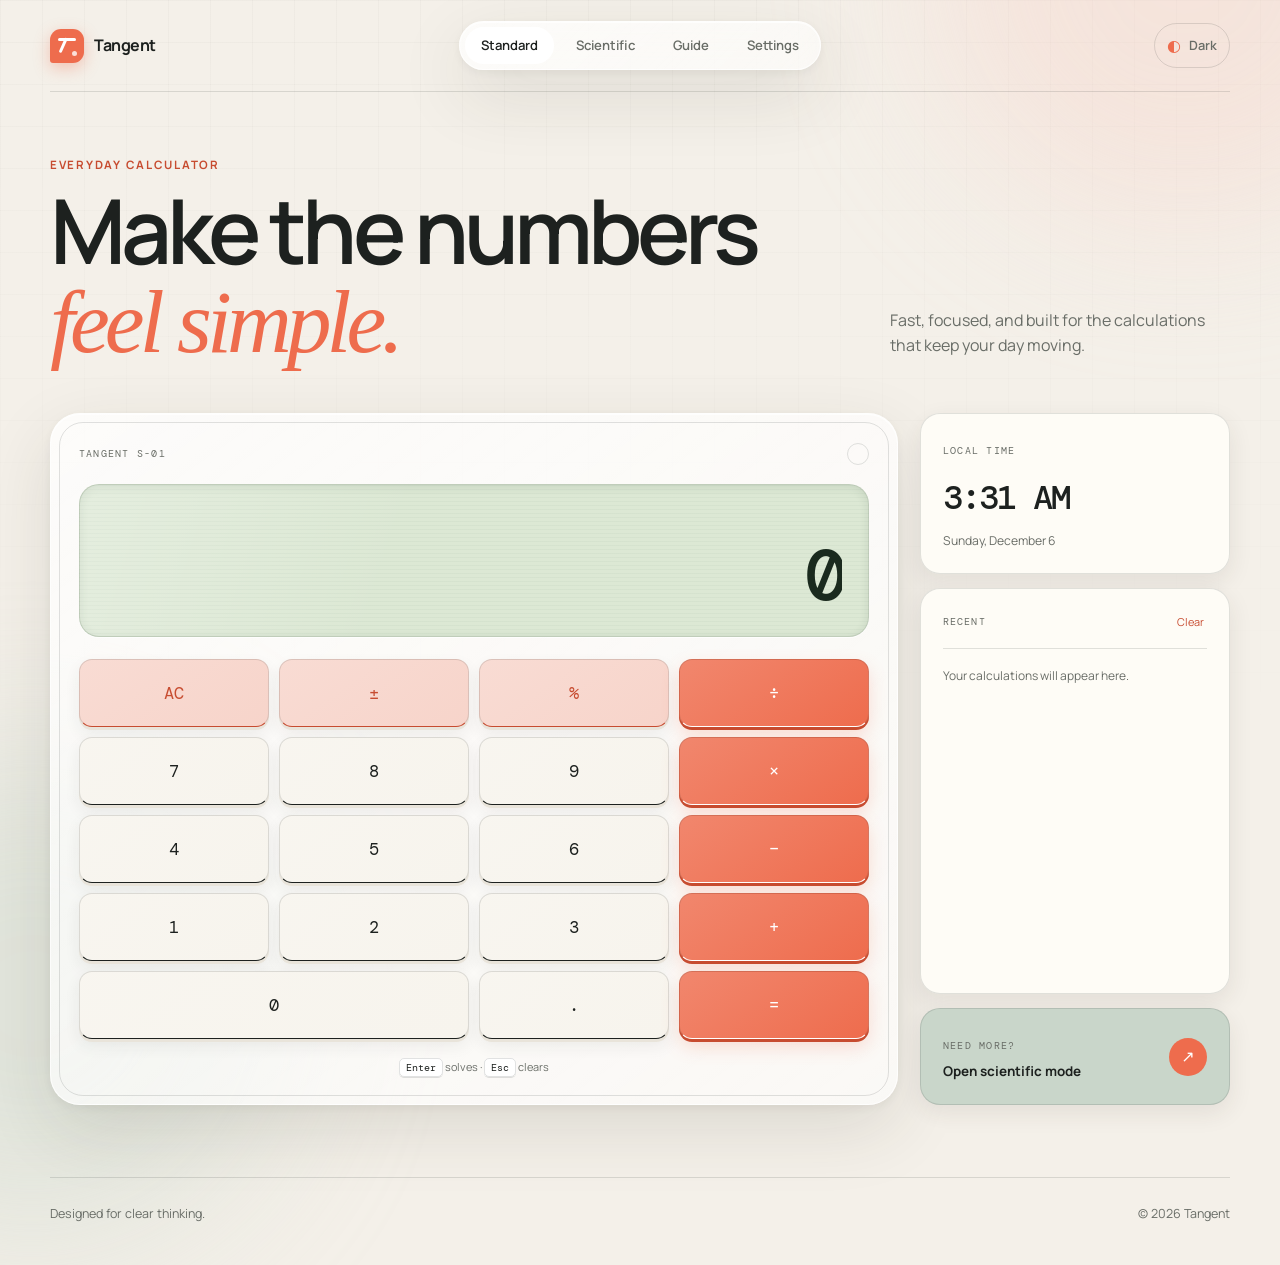
==== commit dc012712: "Add files via upload" ====
--- a/index.html
+++ b/index.html
@@ -29,6 +29,7 @@
         <a class="is-active" href="index.html" aria-current="page">Standard</a>
         <a href="scientific.html">Scientific</a>
         <a href="guide.html">Guide</a>
+        <a href="settings.html">Settings</a>
       </nav>
       <button class="theme-toggle" type="button" data-theme-toggle aria-label="Switch to dark theme">
         <span class="theme-toggle__icon" aria-hidden="true">◐</span>
--- a/tokens.css
+++ b/tokens.css
@@ -18,6 +18,9 @@
   --key-function: #e8ece7;
   --display: #dce8d4;
   --display-ink: #1a2a1e;
+  --glass: rgba(255, 255, 255, 0.58);
+  --glass-strong: rgba(255, 255, 255, 0.76);
+  --glass-edge: rgba(255, 255, 255, 0.72);
   --shadow: 0 24px 70px rgba(53, 46, 36, 0.12), 0 3px 12px rgba(53, 46, 36, 0.06);
   --shadow-small: 0 8px 24px rgba(53, 46, 36, 0.09);
   --radius-lg: 30px;
@@ -44,8 +47,53 @@
   --key-function: #303a33;
   --display: #cadabd;
   --display-ink: #142017;
+  --glass: rgba(28, 32, 29, 0.62);
+  --glass-strong: rgba(30, 34, 31, 0.82);
+  --glass-edge: rgba(255, 255, 255, 0.1);
   --shadow: 0 24px 80px rgba(0, 0, 0, 0.34), 0 3px 12px rgba(0, 0, 0, 0.25);
   --shadow-small: 0 8px 24px rgba(0, 0, 0, 0.25);
+}
+
+:root[data-accent="violet"] {
+  --accent: #7868ed;
+  --accent-dark: #5b49cf;
+  --accent-soft: #ddd8fb;
+  --sage: #d5d0e7;
+}
+
+:root[data-theme="dark"][data-accent="violet"] {
+  --accent: #988cff;
+  --accent-dark: #b7afff;
+  --accent-soft: #362f66;
+  --sage: #3c3854;
+}
+
+:root[data-accent="aqua"] {
+  --accent: #159e9a;
+  --accent-dark: #087b79;
+  --accent-soft: #c8eeeb;
+  --sage: #c6dedb;
+}
+
+:root[data-theme="dark"][data-accent="aqua"] {
+  --accent: #35c8c1;
+  --accent-dark: #6cddd8;
+  --accent-soft: #174c4a;
+  --sage: #284744;
+}
+
+:root[data-accent="lime"] {
+  --accent: #72a63c;
+  --accent-dark: #4f7c25;
+  --accent-soft: #ddecce;
+  --sage: #d1dfc6;
+}
+
+:root[data-theme="dark"][data-accent="lime"] {
+  --accent: #93ca57;
+  --accent-dark: #b2dc85;
+  --accent-soft: #314820;
+  --sage: #34432c;
 }
 
 ::selection {
--- a/layout.css
+++ b/layout.css
@@ -662,3 +662,816 @@
 .secret-exit:hover {
   color: var(--accent-dark);
 }
+
+/* Professional glass system and motion */
+body::before {
+  position: fixed;
+  inset: 0;
+  z-index: -2;
+  background-image:
+    linear-gradient(color-mix(in srgb, var(--ink) 2.5%, transparent) 1px, transparent 1px),
+    linear-gradient(90deg, color-mix(in srgb, var(--ink) 2.5%, transparent) 1px, transparent 1px);
+  background-size: 42px 42px;
+  mask-image: linear-gradient(to bottom, black, transparent 84%);
+  content: "";
+  pointer-events: none;
+}
+
+.ambient {
+  animation: ambient-float 14s ease-in-out infinite alternate;
+}
+
+.ambient--two {
+  animation-delay: -7s;
+  animation-direction: alternate-reverse;
+}
+
+.site-header {
+  position: relative;
+  z-index: 20;
+}
+
+.site-nav,
+.utility-card,
+.mode-card,
+.guide-card,
+.guide-footer-card,
+.settings-card,
+.vault-shell {
+  border-color: var(--glass-edge);
+  background: linear-gradient(135deg, var(--glass-strong), var(--glass));
+  box-shadow: var(--shadow), inset 0 1px 0 var(--glass-edge);
+  backdrop-filter: blur(24px) saturate(1.25);
+  -webkit-backdrop-filter: blur(24px) saturate(1.25);
+}
+
+:root[data-glass="off"] .site-nav,
+:root[data-glass="off"] .utility-card,
+:root[data-glass="off"] .mode-card,
+:root[data-glass="off"] .guide-card,
+:root[data-glass="off"] .guide-footer-card,
+:root[data-glass="off"] .settings-card,
+:root[data-glass="off"] .vault-shell {
+  background: var(--surface);
+  backdrop-filter: none;
+  -webkit-backdrop-filter: none;
+}
+
+.page-intro > div,
+.guide-hero,
+.settings-hero > div:first-child,
+.secret-intro > div {
+  animation: reveal-up 720ms cubic-bezier(.2, .8, .2, 1) both;
+}
+
+.page-intro > p,
+.settings-preview,
+.secret-intro > p {
+  animation: reveal-up 720ms 100ms cubic-bezier(.2, .8, .2, 1) both;
+}
+
+.calculator-layout,
+.scientific-layout,
+.guide-grid,
+.settings-grid,
+.vault-shell {
+  animation: reveal-up 800ms 160ms cubic-bezier(.2, .8, .2, 1) both;
+}
+
+:root[data-motion="off"] *,
+:root[data-motion="off"] *::before,
+:root[data-motion="off"] *::after {
+  scroll-behavior: auto !important;
+  animation-duration: 0.01ms !important;
+  animation-iteration-count: 1 !important;
+  transition-duration: 0.01ms !important;
+}
+
+@keyframes reveal-up {
+  from { opacity: 0; transform: translateY(18px); }
+  to { opacity: 1; transform: translateY(0); }
+}
+
+@keyframes ambient-float {
+  from { transform: translate3d(-4%, -2%, 0) scale(.92); }
+  to { transform: translate3d(6%, 5%, 0) scale(1.08); }
+}
+
+@keyframes orb-float {
+  0%, 100% { transform: translateY(0) scale(1); }
+  50% { transform: translateY(-14px) scale(1.04); }
+}
+
+@keyframes pulse-ring {
+  0%, 100% { box-shadow: 0 0 0 0 color-mix(in srgb, var(--accent) 32%, transparent); }
+  50% { box-shadow: 0 0 0 18px transparent; }
+}
+
+/* Settings */
+.settings-page {
+  padding-top: 72px;
+}
+
+.settings-hero {
+  display: grid;
+  grid-template-columns: minmax(0, 1.3fr) minmax(320px, .7fr);
+  align-items: center;
+  gap: 70px;
+  margin-bottom: 64px;
+}
+
+.settings-hero h1 {
+  font-size: clamp(3.3rem, 6.4vw, 5.8rem);
+}
+
+.settings-preview {
+  position: relative;
+  display: grid;
+  min-height: 300px;
+  place-items: center;
+}
+
+.preview-orb {
+  position: absolute;
+  border-radius: 50%;
+  filter: saturate(1.15);
+  animation: orb-float 7s ease-in-out infinite;
+}
+
+.preview-orb--one {
+  top: 18px;
+  left: 20px;
+  width: 150px;
+  height: 150px;
+  background: var(--accent);
+  box-shadow: 0 20px 60px color-mix(in srgb, var(--accent) 42%, transparent);
+}
+
+.preview-orb--two {
+  right: 18px;
+  bottom: 8px;
+  width: 190px;
+  height: 190px;
+  background: var(--sage);
+  animation-delay: -3s;
+}
+
+.preview-glass {
+  position: relative;
+  z-index: 2;
+  display: grid;
+  grid-template-columns: repeat(3, 10px);
+  grid-template-rows: auto 1fr;
+  gap: 7px;
+  width: 270px;
+  height: 205px;
+  padding: 22px;
+  border: 1px solid var(--glass-edge);
+  border-radius: 30px;
+  background: linear-gradient(145deg, color-mix(in srgb, var(--glass-strong) 84%, white), var(--glass));
+  box-shadow: 0 30px 80px rgba(30, 36, 32, .16), inset 0 1px 0 rgba(255,255,255,.62);
+  backdrop-filter: blur(28px) saturate(1.4);
+  -webkit-backdrop-filter: blur(28px) saturate(1.4);
+  transform: rotate(-4deg);
+}
+
+.preview-glass > span {
+  width: 8px;
+  height: 8px;
+  border-radius: 50%;
+  background: var(--accent);
+  opacity: .85;
+}
+
+.preview-glass > span:nth-child(2) { opacity: .48; }
+.preview-glass > span:nth-child(3) { opacity: .22; }
+
+.preview-glass strong {
+  grid-column: 1 / -1;
+  align-self: end;
+  justify-self: end;
+  font-family: var(--font-mono);
+  font-size: 4.8rem;
+  font-weight: 500;
+  letter-spacing: -.09em;
+}
+
+.settings-grid {
+  display: grid;
+  grid-template-columns: repeat(2, minmax(0, 1fr));
+  gap: 18px;
+}
+
+.settings-card {
+  overflow: hidden;
+  padding: 30px;
+  border: 1px solid var(--glass-edge);
+  border-radius: var(--radius-lg);
+}
+
+.settings-card--wide {
+  grid-column: 1 / -1;
+}
+
+.settings-card__heading {
+  display: flex;
+  align-items: center;
+  gap: 15px;
+  margin-bottom: 24px;
+}
+
+.settings-card__heading h2 {
+  margin-bottom: 5px;
+  font-size: 1.25rem;
+  letter-spacing: -.035em;
+}
+
+.settings-card__heading p {
+  color: var(--ink-soft);
+  font-size: .76rem;
+}
+
+.settings-icon {
+  display: grid;
+  flex: 0 0 auto;
+  width: 42px;
+  height: 42px;
+  place-items: center;
+  border: 1px solid var(--glass-edge);
+  border-radius: 14px;
+  color: var(--accent-dark);
+  background: var(--accent-soft);
+  font-family: var(--font-mono);
+  font-size: .72rem;
+}
+
+.setting-row {
+  position: relative;
+  display: flex;
+  align-items: center;
+  justify-content: space-between;
+  gap: 26px;
+  min-height: 66px;
+  padding-block: 12px;
+  border-top: 1px solid var(--line);
+  cursor: pointer;
+}
+
+.setting-row--stacked {
+  align-items: flex-start;
+  flex-direction: column;
+  padding-block: 18px;
+  cursor: default;
+}
+
+.setting-row strong,
+.setting-row > span > small,
+.setting-row > div > span,
+.accent-fieldset legend span {
+  display: block;
+}
+
+.setting-row strong {
+  font-size: .84rem;
+}
+
+.setting-row small,
+.setting-row > div > span,
+.accent-fieldset legend span {
+  margin-top: 4px;
+  color: var(--ink-soft);
+  font-size: .7rem;
+}
+
+.segmented-control {
+  display: grid;
+  grid-template-columns: repeat(3, 1fr);
+  width: min(100%, 430px);
+  padding: 4px;
+  border: 1px solid var(--line);
+  border-radius: 14px;
+  background: color-mix(in srgb, var(--surface-soft) 72%, transparent);
+}
+
+.segmented-control button {
+  padding: 9px 14px;
+  border-radius: 10px;
+  color: var(--ink-soft);
+  background: transparent;
+  font-size: .74rem;
+  font-weight: 700;
+  cursor: pointer;
+}
+
+.segmented-control button.is-active {
+  color: var(--ink);
+  background: var(--surface-raised);
+  box-shadow: var(--shadow-small);
+}
+
+.accent-fieldset {
+  margin: 0;
+  border-right: 0;
+  border-bottom: 0;
+  border-left: 0;
+}
+
+.accent-fieldset legend {
+  width: 100%;
+  padding: 0;
+}
+
+.accent-options {
+  display: flex;
+  flex-wrap: wrap;
+  gap: 12px;
+}
+
+.accent-options label {
+  position: relative;
+  display: grid;
+  grid-template-columns: auto 1fr;
+  align-items: center;
+  gap: 3px 10px;
+  min-width: 112px;
+  padding: 10px 13px;
+  border: 1px solid var(--line);
+  border-radius: 14px;
+  cursor: pointer;
+}
+
+.accent-options input {
+  position: absolute;
+  opacity: 0;
+}
+
+.accent-options label:has(input:checked) {
+  border-color: var(--accent);
+  background: var(--accent-soft);
+  box-shadow: 0 0 0 2px color-mix(in srgb, var(--accent) 14%, transparent);
+}
+
+.accent-swatch {
+  grid-row: 1 / span 2;
+  width: 25px;
+  height: 25px;
+  border: 3px solid rgba(255,255,255,.7);
+  border-radius: 50%;
+  box-shadow: 0 2px 10px rgba(0,0,0,.12);
+}
+
+.accent-swatch--coral { background: #ee6c4d; }
+.accent-swatch--violet { background: #7868ed; }
+.accent-swatch--aqua { background: #159e9a; }
+.accent-swatch--lime { background: #72a63c; }
+.accent-options small { color: var(--ink-soft); font-size: .65rem; }
+
+.switch-input {
+  position: absolute;
+  opacity: 0;
+  pointer-events: none;
+}
+
+.switch {
+  position: relative;
+  flex: 0 0 auto;
+  width: 46px;
+  height: 27px;
+  border: 1px solid var(--line);
+  border-radius: 999px;
+  background: var(--surface-soft);
+  transition: background 180ms ease;
+}
+
+.switch::after {
+  position: absolute;
+  top: 3px;
+  left: 3px;
+  width: 19px;
+  height: 19px;
+  border-radius: 50%;
+  background: white;
+  box-shadow: 0 2px 8px rgba(0,0,0,.18);
+  content: "";
+  transition: transform 200ms cubic-bezier(.2,.8,.2,1);
+}
+
+.switch-input:checked + .switch { background: var(--accent); }
+.switch-input:checked + .switch::after { transform: translateX(19px); }
+.switch-input:focus-visible + .switch { outline: 3px solid color-mix(in srgb, var(--accent) 38%, transparent); outline-offset: 3px; }
+
+.settings-text-button,
+.danger-button {
+  padding: 9px 14px;
+  border-radius: 999px;
+  font-size: .7rem;
+  font-weight: 700;
+  cursor: pointer;
+}
+
+.settings-text-button {
+  color: var(--accent-dark);
+  background: var(--accent-soft);
+}
+
+.settings-card--danger {
+  display: flex;
+  align-items: center;
+  justify-content: space-between;
+  gap: 30px;
+}
+
+.settings-card--danger .settings-card__heading { margin: 0; }
+
+.danger-button {
+  flex: 0 0 auto;
+  color: #fff;
+  background: #b44937;
+}
+
+/* Vault */
+.vault-shell {
+  overflow: hidden;
+  border: 1px solid var(--glass-edge);
+  border-radius: 32px;
+}
+
+.vault-topbar {
+  display: grid;
+  grid-template-columns: auto 1fr auto;
+  align-items: center;
+  gap: 18px;
+  min-height: 68px;
+  padding: 10px 18px;
+  border-bottom: 1px solid var(--line);
+  background: color-mix(in srgb, var(--surface-soft) 66%, transparent);
+}
+
+.vault-topbar .window-controls { padding: 0; }
+
+.vault-tabs {
+  display: flex;
+  justify-content: center;
+  gap: 6px;
+}
+
+.vault-tabs button {
+  display: inline-flex;
+  align-items: center;
+  gap: 7px;
+  padding: 9px 14px;
+  border-radius: 999px;
+  color: var(--ink-soft);
+  background: transparent;
+  font-size: .72rem;
+  font-weight: 700;
+  cursor: pointer;
+}
+
+.vault-tabs button.is-active {
+  color: var(--ink);
+  background: var(--glass-strong);
+  box-shadow: var(--shadow-small), inset 0 1px 0 var(--glass-edge);
+}
+
+.vault-tabs button span { color: var(--accent-dark); }
+
+.vault-clock {
+  color: var(--ink-soft);
+  font-family: var(--font-mono);
+  font-size: .68rem;
+}
+
+.vault-panel--padded {
+  min-height: 610px;
+  padding: 34px;
+}
+
+.panel-heading {
+  display: flex;
+  align-items: end;
+  justify-content: space-between;
+  gap: 20px;
+  margin-bottom: 28px;
+}
+
+.panel-heading h2 {
+  font-size: clamp(1.8rem, 4vw, 3rem);
+}
+
+.online-pill {
+  display: inline-flex;
+  align-items: center;
+  gap: 8px;
+  padding: 8px 12px;
+  border: 1px solid var(--line);
+  border-radius: 999px;
+  color: var(--ink-soft);
+  background: var(--glass);
+  font-family: var(--font-mono);
+  font-size: .62rem;
+}
+
+.online-pill--button { cursor: pointer; }
+
+.status-dot {
+  display: inline-block;
+  width: 7px;
+  height: 7px;
+  border-radius: 50%;
+  background: #5bc77b;
+  box-shadow: 0 0 0 4px rgba(91,199,123,.12);
+}
+
+.arcade-grid {
+  display: grid;
+  grid-template-columns: minmax(0, 1.3fr) minmax(300px, .7fr);
+  gap: 16px;
+}
+
+.game-card,
+.stash-card {
+  overflow: hidden;
+  border: 1px solid var(--line);
+  border-radius: 24px;
+  background: color-mix(in srgb, var(--surface-raised) 66%, transparent);
+  box-shadow: inset 0 1px 0 var(--glass-edge);
+}
+
+.game-card { padding: 20px; }
+
+.game-card__topline,
+.stash-card__heading,
+.game-controls,
+.note-meta {
+  display: flex;
+  align-items: center;
+  justify-content: space-between;
+  gap: 15px;
+}
+
+.game-kicker,
+.stash-card__heading,
+.note-meta,
+.game-footnote {
+  color: var(--ink-soft);
+  font-family: var(--font-mono);
+  font-size: .59rem;
+  letter-spacing: .04em;
+  text-transform: uppercase;
+}
+
+.game-card h3 {
+  margin-top: 3px;
+  font-size: 1.15rem;
+  letter-spacing: -.04em;
+}
+
+.score-chip {
+  padding: 7px 10px;
+  border: 1px solid var(--line);
+  border-radius: 10px;
+  color: var(--ink-soft);
+  font-family: var(--font-mono);
+  font-size: .58rem;
+}
+
+.score-chip strong { color: var(--accent-dark); }
+
+.snake-wrap {
+  position: relative;
+  margin-block: 18px;
+  overflow: hidden;
+  border-radius: 16px;
+  background: #0b1110;
+}
+
+.snake-wrap canvas {
+  display: block;
+  width: 100%;
+  height: auto;
+}
+
+.game-overlay {
+  position: absolute;
+  inset: 0;
+  display: grid;
+  align-content: center;
+  justify-items: center;
+  padding: 20px;
+  color: #fff;
+  background: rgba(5, 10, 8, .68);
+  text-align: center;
+  backdrop-filter: blur(5px);
+  transition: opacity 180ms ease, visibility 180ms ease;
+}
+
+.game-overlay.is-hidden { visibility: hidden; opacity: 0; }
+.game-overlay strong { font-size: 1.25rem; }
+.game-overlay span { margin-top: 7px; color: rgba(255,255,255,.66); font-size: .7rem; }
+
+.game-button {
+  padding: 10px 15px;
+  border-radius: 12px;
+  color: #fff;
+  background: var(--accent);
+  font-size: .72rem;
+  font-weight: 700;
+  cursor: pointer;
+}
+
+.direction-pad { display: flex; gap: 5px; }
+.direction-pad button {
+  display: grid;
+  width: 34px;
+  height: 34px;
+  place-items: center;
+  border: 1px solid var(--line);
+  border-radius: 9px;
+  color: var(--ink);
+  background: var(--surface-soft);
+  cursor: pointer;
+}
+
+.game-card--reaction { display: flex; flex-direction: column; }
+
+.reaction-stage {
+  position: relative;
+  display: flex;
+  min-height: 310px;
+  flex: 1;
+  align-items: center;
+  justify-content: center;
+  flex-direction: column;
+  gap: 8px;
+  margin-block: 18px;
+  overflow: hidden;
+  border-radius: 18px;
+  color: #dce8df;
+  background: radial-gradient(circle at 50% 45%, #263b32, #0c1210 72%);
+  cursor: pointer;
+}
+
+.reaction-orb {
+  width: 72px;
+  height: 72px;
+  margin-bottom: 10px;
+  border: 1px solid rgba(255,255,255,.18);
+  border-radius: 50%;
+  background: rgba(255,255,255,.07);
+  box-shadow: inset 0 0 20px rgba(255,255,255,.05);
+}
+
+.reaction-stage strong { font-size: 1.1rem; }
+.reaction-stage small { color: rgba(255,255,255,.5); font-size: .66rem; }
+.reaction-stage.is-waiting .reaction-orb { animation: pulse-ring 1.2s infinite; }
+.reaction-stage.is-ready { background: radial-gradient(circle at 50% 45%, color-mix(in srgb, var(--accent) 80%, white), var(--accent-dark)); }
+.reaction-stage.is-ready .reaction-orb { background: #fff; box-shadow: 0 0 50px #fff; }
+.reaction-stage.is-early { background: radial-gradient(circle, #7b352b, #180d0b); }
+.reaction-stage.is-result { background: radial-gradient(circle, #254d3b, #0c1511); }
+.game-footnote { text-align: center; text-transform: none; }
+
+.stash-grid {
+  display: grid;
+  grid-template-columns: repeat(2, minmax(0, 1fr));
+  gap: 16px;
+}
+
+.stash-card { padding: 22px; }
+.stash-card--notes { min-height: 430px; }
+.stash-card--mystery { grid-column: 1 / -1; }
+
+.stash-card textarea {
+  width: 100%;
+  resize: none;
+  border: 1px solid var(--line);
+  outline: none;
+  color: var(--ink);
+  background: color-mix(in srgb, var(--bg) 62%, transparent);
+  font-family: var(--font-mono);
+  font-size: .75rem;
+  line-height: 1.7;
+}
+
+.stash-card--notes textarea {
+  height: 315px;
+  margin-block: 16px 10px;
+  padding: 18px;
+  border-radius: 16px;
+}
+
+.stash-card--cipher label {
+  display: block;
+  margin-block: 22px 7px;
+  color: var(--ink-soft);
+  font-family: var(--font-mono);
+  font-size: .58rem;
+  text-transform: uppercase;
+}
+
+.stash-card--cipher textarea {
+  height: 92px;
+  padding: 12px;
+  border-radius: 12px;
+}
+
+.cipher-actions { display: flex; flex-wrap: wrap; gap: 7px; margin-block: 10px; }
+.cipher-actions button {
+  padding: 7px 10px;
+  border: 1px solid var(--line);
+  border-radius: 9px;
+  color: var(--ink);
+  background: var(--surface-soft);
+  font-family: var(--font-mono);
+  font-size: .62rem;
+  cursor: pointer;
+}
+
+.cipher-output {
+  display: block;
+  min-height: 92px;
+  padding: 13px;
+  overflow-wrap: anywhere;
+  border-radius: 12px;
+  color: #b8eac7;
+  background: #111815;
+  font-family: var(--font-mono);
+  font-size: .68rem;
+  line-height: 1.55;
+}
+
+.mystery-grid {
+  display: grid;
+  grid-template-columns: repeat(3, 1fr);
+  gap: 10px;
+  margin-top: 18px;
+}
+
+.mystery-grid button {
+  display: grid;
+  justify-items: start;
+  min-height: 130px;
+  padding: 17px;
+  border: 1px solid var(--line);
+  border-radius: 16px;
+  color: var(--ink);
+  background: color-mix(in srgb, var(--surface-soft) 62%, transparent);
+  text-align: left;
+  cursor: pointer;
+  transition: transform 180ms ease, border-color 180ms ease;
+}
+
+.mystery-grid button:hover { border-color: var(--accent); transform: translateY(-3px); }
+.mystery-grid button > span { color: var(--accent-dark); font-size: 1.25rem; }
+.mystery-grid strong { align-self: end; font-size: .78rem; }
+.mystery-grid small { color: var(--ink-soft); font-size: .62rem; }
+.mystery-message { margin-top: 14px; color: var(--accent-dark); font-family: var(--font-mono); font-size: .66rem; }
+
+.vault-hint {
+  margin-top: 18px;
+  color: var(--ink-soft);
+  font-family: var(--font-mono);
+  font-size: .62rem;
+  text-align: center;
+}
+
+.toast {
+  position: fixed;
+  right: 22px;
+  bottom: 22px;
+  z-index: 100;
+  padding: 12px 16px;
+  border: 1px solid var(--glass-edge);
+  border-radius: 999px;
+  color: var(--ink);
+  background: var(--glass-strong);
+  box-shadow: var(--shadow);
+  backdrop-filter: blur(18px);
+  font-size: .72rem;
+  font-weight: 700;
+  opacity: 0;
+  transform: translateY(14px);
+  transition: opacity 180ms ease, transform 180ms ease;
+  pointer-events: none;
+}
+
+.toast.is-visible { opacity: 1; transform: translateY(0); }
+
+:root[data-easter="on"] body::before {
+  background-image:
+    linear-gradient(rgba(85,255,145,.065) 1px, transparent 1px),
+    linear-gradient(90deg, rgba(85,255,145,.065) 1px, transparent 1px);
+  background-size: 18px 18px;
+  animation: ghost-grid 4s linear infinite;
+}
+
+:root[data-easter="on"] .brand-mark { filter: hue-rotate(75deg); }
+
+.ultra-glass .vault-shell {
+  transform: perspective(1200px) rotateX(1.5deg) rotateY(-1deg);
+  box-shadow: 30px 50px 120px color-mix(in srgb, var(--accent) 20%, transparent), inset 0 1px 0 white;
+}
+
+@keyframes ghost-grid {
+  to { background-position: 0 36px, 36px 0; }
+}
--- a/calculator.css
+++ b/calculator.css
@@ -371,3 +371,69 @@
 .reference-card dd {
   color: var(--ink-soft);
 }
+
+/* Refined liquid-glass calculator treatment */
+.calc-surface {
+  border-color: var(--glass-edge);
+  background: linear-gradient(145deg, var(--glass-strong), var(--glass));
+  box-shadow: var(--shadow), inset 0 1px 0 var(--glass-edge);
+  backdrop-filter: blur(28px) saturate(1.3);
+  -webkit-backdrop-filter: blur(28px) saturate(1.3);
+}
+
+:root[data-glass="off"] .calc-surface {
+  background: var(--surface);
+  backdrop-filter: none;
+  -webkit-backdrop-filter: none;
+}
+
+.display {
+  position: relative;
+  overflow: hidden;
+}
+
+.display::before {
+  position: absolute;
+  top: -90%;
+  left: -40%;
+  width: 80%;
+  height: 220%;
+  background: linear-gradient(90deg, transparent, rgba(255,255,255,.24), transparent);
+  content: "";
+  pointer-events: none;
+  transform: rotate(18deg);
+  transition: left 700ms cubic-bezier(.2,.8,.2,1);
+}
+
+.calc-surface:hover .display::before { left: 120%; }
+
+.key {
+  position: relative;
+  overflow: hidden;
+  background-image: linear-gradient(145deg, color-mix(in srgb, var(--key) 86%, white), var(--key));
+}
+
+.key::before {
+  position: absolute;
+  inset: 0;
+  background: linear-gradient(115deg, transparent 30%, rgba(255,255,255,.3), transparent 70%);
+  content: "";
+  opacity: 0;
+  transform: translateX(-60%);
+  transition: opacity 180ms ease, transform 420ms ease;
+  pointer-events: none;
+}
+
+.key:hover::before {
+  opacity: 1;
+  transform: translateX(55%);
+}
+
+.key--operator,
+.key--equals {
+  background-image: linear-gradient(145deg, color-mix(in srgb, var(--accent) 82%, white), var(--accent));
+}
+
+.key--utility { background-image: linear-gradient(145deg, color-mix(in srgb, var(--accent-soft) 82%, white), var(--accent-soft)); }
+.key--function { background-image: linear-gradient(145deg, color-mix(in srgb, var(--key-function) 84%, white), var(--key-function)); }
+.key--memory { background-image: none; }
--- a/responsive.css
+++ b/responsive.css
@@ -263,3 +263,204 @@
     transition-duration: 0.01ms !important;
   }
 }
+
+@media (max-width: 980px) {
+  .settings-hero {
+    grid-template-columns: 1fr 300px;
+    gap: 32px;
+  }
+
+  .arcade-grid {
+    grid-template-columns: 1fr;
+  }
+
+  .reaction-stage {
+    min-height: 280px;
+  }
+}
+
+@media (max-width: 760px) {
+  .settings-hero {
+    grid-template-columns: 1fr;
+    margin-bottom: 40px;
+  }
+
+  .settings-preview {
+    min-height: 260px;
+  }
+
+  .settings-grid {
+    grid-template-columns: 1fr;
+  }
+
+  .settings-card--wide {
+    grid-column: auto;
+  }
+
+  .vault-topbar {
+    grid-template-columns: auto 1fr;
+    gap: 8px 14px;
+    padding-top: 13px;
+  }
+
+  .vault-tabs {
+    grid-row: 2;
+    grid-column: 1 / -1;
+  }
+
+  .vault-clock {
+    justify-self: end;
+  }
+
+  .vault-panel--padded {
+    padding: 24px;
+  }
+
+  .stash-grid {
+    grid-template-columns: 1fr;
+  }
+
+  .stash-card--mystery {
+    grid-column: auto;
+  }
+}
+
+@media (max-width: 600px) {
+  .settings-page {
+    padding-top: 48px;
+  }
+
+  .settings-preview {
+    min-height: 220px;
+  }
+
+  .preview-glass {
+    width: 230px;
+    height: 175px;
+  }
+
+  .preview-orb--one {
+    width: 120px;
+    height: 120px;
+  }
+
+  .preview-orb--two {
+    width: 150px;
+    height: 150px;
+  }
+
+  .settings-card {
+    padding: 22px;
+    border-radius: 23px;
+  }
+
+  .settings-card--danger {
+    align-items: flex-start;
+    flex-direction: column;
+  }
+
+  .accent-options {
+    display: grid;
+    grid-template-columns: repeat(2, 1fr);
+    width: 100%;
+  }
+
+  .accent-options label {
+    min-width: 0;
+  }
+
+  .vault-shell {
+    border-radius: 22px;
+  }
+
+  .vault-tabs {
+    overflow-x: auto;
+    justify-content: flex-start;
+    scrollbar-width: none;
+  }
+
+  .vault-tabs::-webkit-scrollbar { display: none; }
+
+  .vault-tabs button {
+    flex: 0 0 auto;
+    padding-inline: 11px;
+    font-size: .65rem;
+  }
+
+  .vault-panel--padded {
+    min-height: 0;
+    padding: 18px;
+  }
+
+  .panel-heading {
+    align-items: flex-start;
+    flex-direction: column;
+  }
+
+  .game-card,
+  .stash-card {
+    padding: 15px;
+    border-radius: 18px;
+  }
+
+  .game-controls {
+    align-items: flex-start;
+    flex-direction: column;
+  }
+
+  .direction-pad {
+    width: 100%;
+  }
+
+  .direction-pad button {
+    flex: 1;
+  }
+
+  .mystery-grid {
+    grid-template-columns: 1fr;
+  }
+
+  .mystery-grid button {
+    min-height: 105px;
+  }
+
+  .browser-note {
+    flex-direction: column;
+    gap: 5px;
+  }
+
+  .toast {
+    right: 14px;
+    bottom: 86px;
+    left: 14px;
+    text-align: center;
+  }
+}
+
+@media (max-width: 420px) {
+  .site-nav a {
+    padding-inline: 5px;
+    font-size: .68rem;
+  }
+
+  .vault-topbar {
+    padding-inline: 12px;
+  }
+
+  .vault-tabs button {
+    padding: 8px 9px;
+    font-size: .6rem;
+  }
+
+  .browser-address {
+    padding-left: 8px;
+  }
+
+  .browser-address__lock {
+    display: none;
+  }
+
+  .reaction-stage {
+    min-height: 245px;
+  }
+}
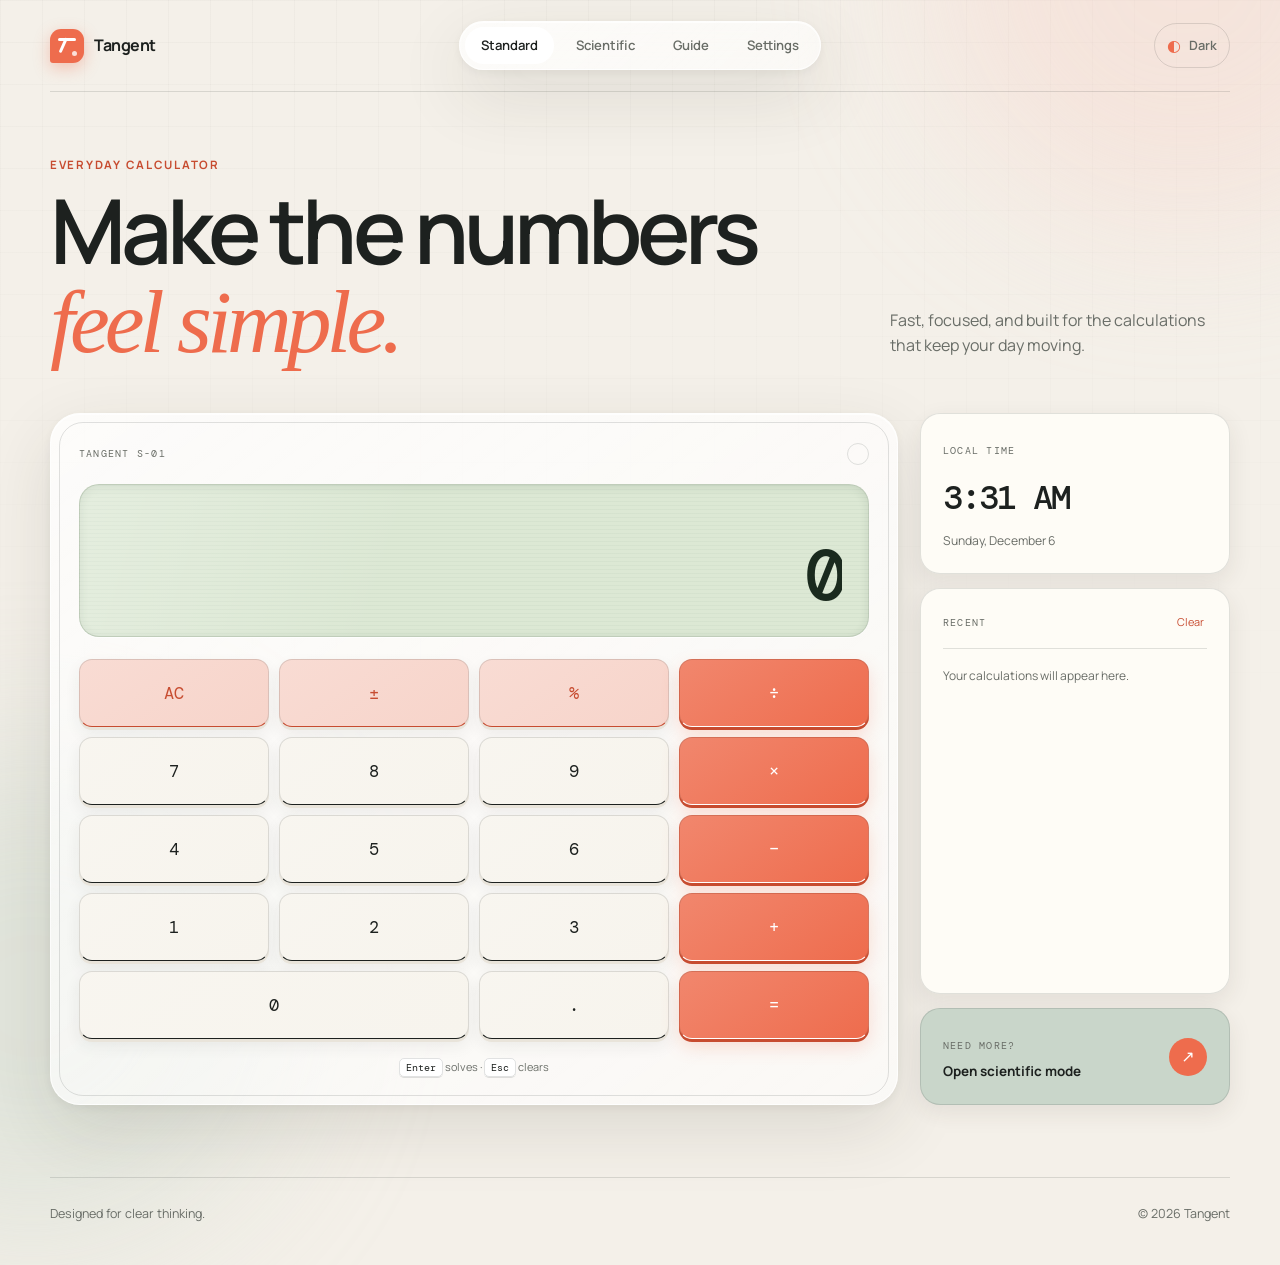
==== commit 96061d3c: "Add files via upload" ====
--- a/index.html
+++ b/index.html
@@ -119,6 +119,131 @@
       <p>© <span data-year></span> Tangent</p>
     </footer>
 
+    <section class="workspace-overlay" data-workspace hidden aria-hidden="true" aria-label="Tangent Workspace">
+      <div class="workspace-backdrop" data-workspace-close aria-hidden="true"></div>
+      <div class="workspace-window" role="dialog" aria-modal="true" aria-labelledby="workspace-title">
+        <header class="workspace-header">
+          <div class="workspace-identity">
+            <span class="brand-mark" aria-hidden="true"><span></span></span>
+            <span><strong id="workspace-title">Tangent Workspace</strong><small>Browse · Play · Create</small></span>
+          </div>
+          <button class="workspace-close" type="button" data-workspace-close aria-label="Return to calculator"><span>Back to calculator</span> ×</button>
+        </header>
+
+        <div class="workspace-shell">
+          <div class="workspace-topbar">
+            <nav class="workspace-tabs" role="tablist" aria-label="Workspace sections">
+              <button class="is-active" type="button" role="tab" aria-selected="true" data-workspace-tab="browse"><span>◎</span> Browse</button>
+              <button type="button" role="tab" aria-selected="false" data-workspace-tab="play"><span>◇</span> Play</button>
+              <button type="button" role="tab" aria-selected="false" data-workspace-tab="tools"><span>✦</span> Tools</button>
+            </nav>
+            <span class="workspace-status"><span class="status-dot"></span> Ready</span>
+          </div>
+
+          <div class="workspace-panel" role="tabpanel" data-workspace-panel="browse">
+            <div class="browser-toolbar">
+              <button class="browser-icon-button" type="button" data-browser-home aria-label="Google home">⌂</button>
+              <button class="browser-icon-button" type="button" data-browser-reload aria-label="Reload search">↻</button>
+              <form class="browser-address" data-browser-form action="https://www.google.com/search" method="get" target="google-browser">
+                <input type="hidden" name="igu" value="1">
+                <span class="browser-address__lock" aria-hidden="true">●</span>
+                <input type="search" name="q" data-browser-input aria-label="Search Google" placeholder="Search Google or type a query" autocomplete="off">
+                <button type="submit">Search</button>
+              </form>
+              <a class="browser-open-button" data-browser-external href="https://www.google.com/" target="_blank" rel="noopener" aria-label="Open current search directly in Google">Open Google ↗</a>
+            </div>
+            <div class="browser-viewport">
+              <div class="browser-loading" data-browser-loading aria-hidden="true"></div>
+              <iframe name="google-browser" data-browser-frame src="https://www.google.com/webhp?igu=1" title="Embedded Google Search" referrerpolicy="no-referrer"></iframe>
+            </div>
+            <div class="browser-note">
+              <span><span class="status-dot"></span> Search is ready</span>
+              <a data-browser-external href="https://www.google.com/" target="_blank" rel="noopener">Open directly if a result blocks embedded viewing ↗</a>
+            </div>
+          </div>
+
+          <div class="workspace-panel workspace-panel--padded" role="tabpanel" data-workspace-panel="play" hidden>
+            <div class="panel-heading">
+              <div><p class="eyebrow">Take five</p><h2>Quick games, right when you need them.</h2></div>
+              <span class="online-pill"><span class="status-dot"></span> Local play</span>
+            </div>
+
+            <div class="arcade-grid">
+              <article class="game-card game-card--snake">
+                <div class="game-card__topline">
+                  <div><span class="game-kicker">01 / Classic</span><h3>Signal Snake</h3></div>
+                  <div class="score-chip">Score <strong data-snake-score>0</strong></div>
+                </div>
+                <div class="snake-wrap">
+                  <canvas width="480" height="320" data-snake-canvas aria-label="Snake game board"></canvas>
+                  <div class="game-overlay" data-snake-overlay><strong>Signal Snake</strong><span>Use arrow keys or the controls below.</span></div>
+                </div>
+                <div class="game-controls">
+                  <button class="game-button" type="button" data-snake-start>Start game</button>
+                  <div class="direction-pad" aria-label="Snake controls">
+                    <button type="button" data-snake-direction="up" aria-label="Move up">↑</button>
+                    <button type="button" data-snake-direction="left" aria-label="Move left">←</button>
+                    <button type="button" data-snake-direction="down" aria-label="Move down">↓</button>
+                    <button type="button" data-snake-direction="right" aria-label="Move right">→</button>
+                  </div>
+                </div>
+              </article>
+
+              <article class="game-card game-card--reaction">
+                <div class="game-card__topline">
+                  <div><span class="game-kicker">02 / Reflex</span><h3>Pulse Check</h3></div>
+                  <div class="score-chip">Best <strong data-reaction-best>—</strong></div>
+                </div>
+                <button class="reaction-stage" type="button" data-reaction-stage>
+                  <span class="reaction-orb" aria-hidden="true"></span>
+                  <strong data-reaction-title>Tap to arm</strong>
+                  <small data-reaction-copy>Wait for the signal. Then move fast.</small>
+                </button>
+                <p class="game-footnote">Tip: clicking too early resets the signal.</p>
+              </article>
+            </div>
+          </div>
+
+          <div class="workspace-panel workspace-panel--padded" role="tabpanel" data-workspace-panel="tools" hidden>
+            <div class="panel-heading">
+              <div><p class="eyebrow">Creative tools</p><h2>A scratchpad, text utilities, and small surprises.</h2></div>
+              <button class="online-pill online-pill--button" type="button" data-mystery="glass">Adjust depth</button>
+            </div>
+
+            <div class="stash-grid">
+              <article class="stash-card stash-card--notes">
+                <div class="stash-card__heading"><span>Scratchpad</span><span data-note-status>Saved locally</span></div>
+                <textarea data-workspace-notes aria-label="Personal scratchpad" placeholder="Leave a thought here. It stays on this device."></textarea>
+                <div class="note-meta"><span>Auto-save enabled</span><span><span data-note-count>0</span> characters</span></div>
+              </article>
+
+              <article class="stash-card stash-card--cipher">
+                <div class="stash-card__heading"><span>Text transformer</span><span>v1.0</span></div>
+                <label for="cipher-input">Text in</label>
+                <textarea id="cipher-input" data-cipher-input placeholder="Type something to transform…"></textarea>
+                <div class="cipher-actions">
+                  <button type="button" data-cipher="rot13">ROT13</button>
+                  <button type="button" data-cipher="reverse">Reverse</button>
+                  <button type="button" data-cipher="base64">Base64</button>
+                </div>
+                <output class="cipher-output" data-cipher-output>Output waiting…</output>
+              </article>
+
+              <article class="stash-card stash-card--mystery">
+                <div class="stash-card__heading"><span>Extras</span><span>Three ideas</span></div>
+                <div class="mystery-grid">
+                  <button type="button" data-mystery="fortune"><span>◌</span><strong>Daily prompt</strong><small>Get a small thought</small></button>
+                  <button type="button" data-mystery="palette"><span>◈</span><strong>Color shuffle</strong><small>Try another accent</small></button>
+                  <button type="button" data-mystery="matrix"><span>⌁</span><strong>Focus grid</strong><small>Change the atmosphere</small></button>
+                </div>
+                <p class="mystery-message" data-mystery-message>Choose an extra to begin.</p>
+              </article>
+            </div>
+          </div>
+        </div>
+      </div>
+    </section>
+
     <script src="app.js" defer></script>
     <script src="calculator.js" defer></script>
   </body>
--- a/layout.css
+++ b/layout.css
@@ -1475,3 +1475,180 @@
 @keyframes ghost-grid {
   to { background-position: 0 36px, 36px 0; }
 }
+
+/* In-page workspace */
+.workspace-open {
+  overflow: hidden;
+}
+
+.workspace-overlay[hidden] {
+  display: none !important;
+}
+
+.workspace-overlay {
+  position: fixed;
+  inset: 0;
+  z-index: 80;
+  display: grid;
+  place-items: center;
+  padding: 24px;
+}
+
+.workspace-backdrop {
+  position: absolute;
+  inset: 0;
+  background: color-mix(in srgb, var(--bg) 62%, transparent);
+  backdrop-filter: blur(18px) saturate(.85);
+  -webkit-backdrop-filter: blur(18px) saturate(.85);
+}
+
+.workspace-window {
+  position: relative;
+  display: flex;
+  width: min(1240px, 100%);
+  max-height: calc(100vh - 48px);
+  flex-direction: column;
+  overflow: hidden;
+  border: 1px solid var(--glass-edge);
+  border-radius: 32px;
+  background: linear-gradient(145deg, var(--glass-strong), var(--glass));
+  box-shadow: 0 45px 140px rgba(18, 24, 20, .28), inset 0 1px 0 var(--glass-edge);
+  backdrop-filter: blur(32px) saturate(1.3);
+  -webkit-backdrop-filter: blur(32px) saturate(1.3);
+  animation: workspace-enter 420ms cubic-bezier(.2,.85,.25,1) both;
+}
+
+:root[data-glass="off"] .workspace-window {
+  background: var(--surface);
+  backdrop-filter: none;
+  -webkit-backdrop-filter: none;
+}
+
+.workspace-header {
+  display: flex;
+  flex: 0 0 auto;
+  min-height: 72px;
+  align-items: center;
+  justify-content: space-between;
+  gap: 24px;
+  padding: 12px 18px 12px 22px;
+  border-bottom: 1px solid var(--line);
+}
+
+.workspace-identity {
+  display: flex;
+  align-items: center;
+  gap: 12px;
+}
+
+.workspace-identity > span:last-child {
+  display: grid;
+}
+
+.workspace-identity strong {
+  font-size: .82rem;
+}
+
+.workspace-identity small {
+  margin-top: 2px;
+  color: var(--ink-soft);
+  font-family: var(--font-mono);
+  font-size: .57rem;
+  letter-spacing: .04em;
+}
+
+.workspace-close {
+  display: inline-flex;
+  align-items: center;
+  gap: 10px;
+  padding: 8px 12px;
+  border: 1px solid var(--line);
+  border-radius: 999px;
+  color: var(--ink-soft);
+  background: color-mix(in srgb, var(--surface-soft) 64%, transparent);
+  font-size: .68rem;
+  font-weight: 700;
+  cursor: pointer;
+}
+
+.workspace-close:hover {
+  color: var(--ink);
+  border-color: var(--accent);
+}
+
+.workspace-shell {
+  min-height: 0;
+  overflow: auto;
+}
+
+.workspace-topbar {
+  position: sticky;
+  top: 0;
+  z-index: 4;
+  display: flex;
+  min-height: 60px;
+  align-items: center;
+  justify-content: space-between;
+  gap: 18px;
+  padding: 9px 18px;
+  border-bottom: 1px solid var(--line);
+  background: color-mix(in srgb, var(--surface) 80%, transparent);
+  backdrop-filter: blur(18px);
+  -webkit-backdrop-filter: blur(18px);
+}
+
+.workspace-tabs {
+  display: flex;
+  gap: 6px;
+}
+
+.workspace-tabs button {
+  display: inline-flex;
+  align-items: center;
+  gap: 7px;
+  padding: 9px 14px;
+  border-radius: 999px;
+  color: var(--ink-soft);
+  background: transparent;
+  font-size: .72rem;
+  font-weight: 700;
+  cursor: pointer;
+}
+
+.workspace-tabs button span {
+  color: var(--accent-dark);
+}
+
+.workspace-tabs button.is-active {
+  color: var(--ink);
+  background: var(--surface-raised);
+  box-shadow: var(--shadow-small), inset 0 1px 0 var(--glass-edge);
+}
+
+.workspace-status {
+  display: inline-flex;
+  align-items: center;
+  gap: 8px;
+  color: var(--ink-soft);
+  font-family: var(--font-mono);
+  font-size: .61rem;
+}
+
+.workspace-panel--padded {
+  min-height: 580px;
+  padding: 32px;
+}
+
+.workspace-panel .browser-viewport {
+  height: min(58vh, 560px);
+  min-height: 400px;
+}
+
+.workspace-window .toast {
+  position: absolute;
+}
+
+@keyframes workspace-enter {
+  from { opacity: 0; transform: translateY(18px) scale(.975); }
+  to { opacity: 1; transform: translateY(0) scale(1); }
+}
--- a/responsive.css
+++ b/responsive.css
@@ -323,6 +323,39 @@
   .stash-card--mystery {
     grid-column: auto;
   }
+
+  .workspace-overlay {
+    padding: 12px;
+  }
+
+  .workspace-window {
+    max-height: calc(100vh - 24px);
+    border-radius: 24px;
+  }
+
+  .workspace-topbar {
+    align-items: flex-start;
+    flex-direction: column;
+  }
+
+  .workspace-tabs {
+    width: 100%;
+  }
+
+  .workspace-tabs button {
+    flex: 1;
+    justify-content: center;
+  }
+
+  .workspace-status {
+    position: absolute;
+    top: -46px;
+    right: 24px;
+  }
+
+  .workspace-panel--padded {
+    padding: 24px;
+  }
 }
 
 @media (max-width: 600px) {
@@ -435,6 +468,35 @@
     left: 14px;
     text-align: center;
   }
+
+  .workspace-overlay {
+    padding: 0;
+  }
+
+  .workspace-window {
+    width: 100%;
+    height: 100dvh;
+    max-height: none;
+    border: 0;
+    border-radius: 0;
+  }
+
+  .workspace-header {
+    min-height: 64px;
+    padding-inline: 14px;
+  }
+
+  .workspace-close span {
+    display: none;
+  }
+
+  .workspace-status {
+    display: none;
+  }
+
+  .workspace-panel--padded {
+    padding: 18px;
+  }
 }
 
 @media (max-width: 420px) {
@@ -463,4 +525,9 @@
   .reaction-stage {
     min-height: 245px;
   }
-}
+
+  .workspace-tabs button {
+    padding: 8px 9px;
+    font-size: .64rem;
+  }
+}
